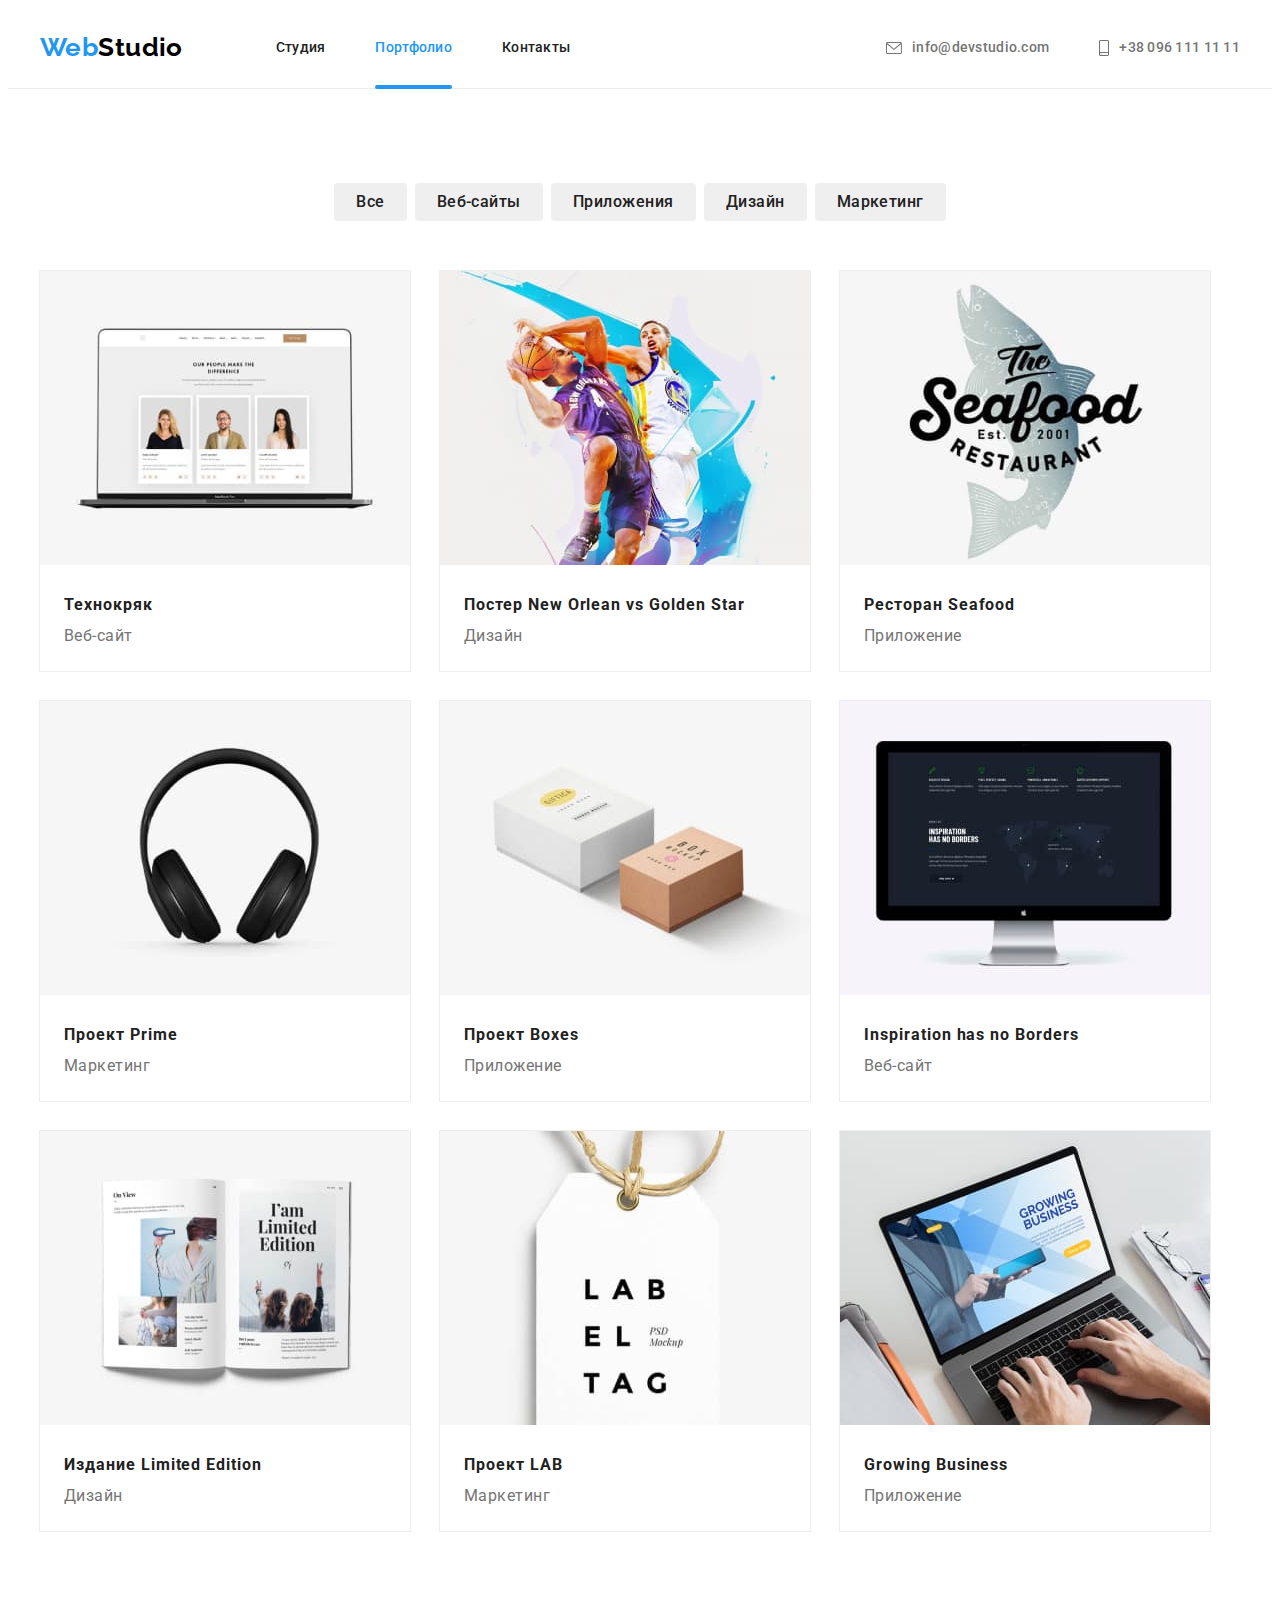
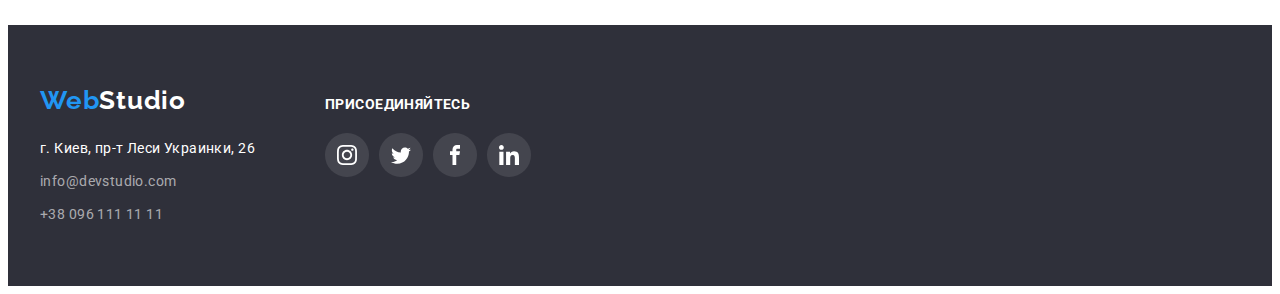
==== portfolio.html @ 2b1c8b87 "add files" ====
<!DOCTYPE html>
<html lang="ru">
<head>
    <meta charset="UTF-8">
    <meta http-equiv="X-UA-Compatible" content="IE=edge">
    <meta name="viewport" content="width=device-width, initial-scale=1.0">
    <title>Портфолио</title>
    <link href="https://fonts.googleapis.com/css2?family=Raleway:wght@700&family=Roboto:wght@400;500;700&display=swap" rel="stylesheet">
    <link rel="stylesheet" href="https://cdnjs.cloudflare.com/ajax/libs/modern-normalize/1.1.0/modern-normalize.min.css" integrity="sha512-wpPYUAdjBVSE4KJnH1VR1HeZfpl1ub8YT/NKx4PuQ5NmX2tKuGu6U/JRp5y+Y8XG2tV+wKQpNHVUX03MfMFn9Q==" crossorigin="anonymous" referrerpolicy="no-referrer" />
    <link rel="stylesheet" href="./css/styles.css">
</head>
<body>
    <!-- Шапка сайта -->
    <header class="main-nav">
        <div class="container main-menu">
            <nav>
                <a href="./index.html" class="logo">Web<span class="half-logo">Studio</span></a>

                <ul class="site-nav">
                    <li class="site-nav__item item"><a href="./index.html" class="site-nav__link list">Студия</a></li>
                    <li class="site-nav__item item"><a href="./portfolio.html" class="site-nav__link list current">Портфолио</a></li>
                    <li class="site-nav__item item"><a href="" class="site-nav__link list">Контакты</a></li>
                </ul>
            </nav>

            <ul class="contact-nav">
                <li class="item email contact-item"><a href="mailto:info@devstudio.com" class="contact-mail list">
                    <svg class="mail-icon" width="16px" height="12px">
                        <use href="./images/icons.svg#icon-envelope"></use>
                      </svg>
                    info@devstudio.com</a></li>
                <li class="item contact-item"><a href="tel:380961111111" class="contact-phone list">
                    <svg class="phone-icon" width="10px" height="16px">
                        <use href="./images/icons.svg#icon-smartphone"></use>
                    </svg>
                    +38 096 111 11 11</a></li>
            </ul>
        </div>
    </header>

    <main>

        <section class="portfolio">
            <div class="container portfolio-block">
                <h1 class="visually-hidden">Портфолио</h1>

                <div class="filtres">
                    <ul>
                        <li class="item"><button type="button">Все</button></li>
                        <li class="item"><button type="button">Веб-сайты</button></li>
                        <li class="item"><button type="button">Приложения</button></li>
                        <li class="item"><button type="button">Дизайн</button></li>
                        <li class="item"><button type="button">Маркетинг</button></li>
                    </ul>         
                </div>

                <ul class="portfolio-set portfolio-list">
                        <li class="card-set-item"><a href="" class="portfolio-link link">
                          <div class="portfolio-overlay">
                            <div class="overlay-container">
                                <img src="./images/portfolio/portfolio-1.jpg" alt="Веб-сайт Технокряк" width="370">
                                <p class="portfolio-top-text">
                                  Ресурс предлагает комплексные предложения с разным уровнем функционала и
                                  сервисов. Все это позволит посетителю получить исчерпывающие сведения о компании
                                  или частном лице.
                                </p>
                            </div>
                              <div class="portfolio-description">
                                  <h2>Технокряк</h2>
                                  <p class="portfolio-title">Веб-сайт</p>
                              </div>
                          </div>
                        </a></li>

                        <li class="card-set-item portfolio-shadow"><a href="" class="portfolio-link link">
                          <div class="overlay-container">
                            <img src="./images/portfolio/portfolio-2.jpg" alt="Дизайн постера" width="370">
                            <p class="portfolio-top-text">
                              Ресурс предлагает комплексные предложения с разным уровнем функционала и
                              сервисов. Все это позволит посетителю получить исчерпывающие сведения о компании
                              или частном лице.
                            </p>
                          </div>
                            <div class="portfolio-description">
                                <h2>Постер New Orlean vs Golden Star</h2>
                                <p class="portfolio-title">Дизайн</p>
                            </div>
                        </a></li>

                        <li class="card-set-item portfolio-shadow"><a href="" class="portfolio-link link">
                          <div class="overlay-container">
                            <img src="./images/portfolio/portfolio-3.jpg" alt="Приложение для ресторана" width="370">
                            <p class="portfolio-top-text">
                              Ресурс предлагает комплексные предложения с разным уровнем функционала и
                              сервисов. Все это позволит посетителю получить исчерпывающие сведения о компании
                              или частном лице.
                            </p>
                          </div>
                            <div class="portfolio-description">
                                <h2>Ресторан Seafood</h2>
                                <p class="portfolio-title">Приложение</p>
                            </div>
                        </a></li>

                        <li class="card-set-item portfolio-shadow"><a href="" class="portfolio-link link">
                          <div class="overlay-container">
                            <img src="./images/portfolio/portfolio-4.jpg" alt="Маркетинг проектов" width="370">
                            <p class="portfolio-top-text">
                              Ресурс предлагает комплексные предложения с разным уровнем функционала и
                              сервисов. Все это позволит посетителю получить исчерпывающие сведения о компании
                              или частном лице.
                            </p>
                          </div>
                            <div class="portfolio-description">
                                <h2>Проект Prime</h2>
                                <p class="portfolio-title">Маркетинг</p>
                            </div>
                        </a></li>
 
                        <li class="card-set-item portfolio-shadow"><a href="" class="portfolio-link link">
                          <div class="overlay-container">
                            <img src="./images/portfolio/portfolio-5.jpg" alt="Приложение к проектам" width="370">
                            <p class="portfolio-top-text">
                              Ресурс предлагает комплексные предложения с разным уровнем функционала и
                              сервисов. Все это позволит посетителю получить исчерпывающие сведения о компании
                              или частном лице.
                            </p>
                          </div>
                            <div class="portfolio-description">
                                <h2>Проект Boxes</h2>
                                <p class="portfolio-title">Приложение</p>
                            </div>
                        </a></li>

                        <li class="card-set-item portfolio-shadow"><a href="" class="portfolio-link link">
                          <div class="overlay-container">
                            <img src="./images/portfolio/portfolio-6.jpg" alt="Веб-сайт" width="370">
                            <p class="portfolio-top-text">
                              Ресурс предлагает комплексные предложения с разным уровнем функционала и
                              сервисов. Все это позволит посетителю получить исчерпывающие сведения о компании
                              или частном лице.
                            </p>
                          </div>
                            <div class="portfolio-description">
                                <h2>Inspiration has no Borders</h2>
                                <p class="portfolio-title">Веб-сайт</p>
                            </div>
                        </a></li>

                        <li class="card-set-item portfolio-shadow"><a href="" class="portfolio-link link">
                          <div class="overlay-container">
                            <img src="./images/portfolio/portfolio-7.jpg" alt="Дизайн изданий" width="370">
                            <p class="portfolio-top-text">
                              Ресурс предлагает комплексные предложения с разным уровнем функционала и
                              сервисов. Все это позволит посетителю получить исчерпывающие сведения о компании
                              или частном лице.
                            </p>
                          </div>
                            <div class="portfolio-description">
                                <h2>Издание Limited Edition</h2>
                                <p class="portfolio-title">Дизайн</p>
                            </div>
                        </a></li>

                        <li class="card-set-item portfolio-shadow"><a href="" class="portfolio-link link">
                          <div class="overlay-container">
                            <img src="./images/portfolio/portfolio-8.jpg" alt="Маркетинг проекту" width="370">
                            <p class="portfolio-top-text">
                              Ресурс предлагает комплексные предложения с разным уровнем функционала и
                              сервисов. Все это позволит посетителю получить исчерпывающие сведения о компании
                              или частном лице.
                            </p>
                          </div>
                            <div class="portfolio-description">
                                <h2>Проект LAB</h2>
                                <p class="portfolio-title">Маркетинг</p>
                            </div>
                        </a></li>

                        <li class="card-set-item portfolio-shadow"><a href="" class="portfolio-link link">
                          <div class="overlay-container">
                            <img src="./images/portfolio/portfolio-9.jpg" alt="Приложение для бизнеса" width="370">
                            <p class="portfolio-top-text">
                              Ресурс предлагает комплексные предложения с разным уровнем функционала и
                              сервисов. Все это позволит посетителю получить исчерпывающие сведения о компании
                              или частном лице.
                            </p>
                          </div>
                            <div class="portfolio-description">
                                <h2>Growing Business</h2>
                                <p class="portfolio-title">Приложение</p>
                            </div>
                        </a></li>
                    </ul>
            </div>
        </section>
    
    
    </main>

    <!-- Подвал сайту -->
    <footer class="footer">
        <div class="container footer-flex">
          <div>
            <a href="index.html" class="footer-logo link"><span class="footer-half-logo">Web</span>Studio</a>
            <address>
              <p class="footer-address">г. Киев, пр-т Леси Украинки, 26</p>
            </address>
            <ul class="footer-list">
              <li class="footer-item">
                <a href="mailto:info@devstudio.com" class="footer-post link">info@devstudio.com</a>
              </li>
              <li><a href="tel:+380961111111" class="footer-tel link">+38 096 111 11 11</a></li>
            </ul>
          </div>
          <div class="footer-soc">
            <h3 class="footer-soc-title">присоединяйтесь</h3>
            <ul class="footer-soc-list">
              <li class="footer-soc-item">
                <a href="" class="footer-soc-link link">
                  <svg class="footer-soc-icon" width="20" height="20">
                    <use href="./images/icons.svg#icon-instagram"></use>
                  </svg>
                </a>
              </li>
              <li class="footer-soc-item">
                <a href="" class="footer-soc-link link">
                  <svg class="footer-soc-icon" width="20" height="20">
                    <use href="./images/icons.svg#icon-twitter"></use>
                  </svg>
                </a>
              </li>
              <li class="footer-soc-item">
                <a href="" class="footer-soc-link link">
                  <svg class="footer-soc-icon" width="20" height="20">
                    <use href="./images/icons.svg#icon-facebook"></use>
                  </svg>
                </a>
              </li>
              <li class="footer-soc-item">
                <a href="" class="footer-soc-link link">
                  <svg class="footer-soc-icon" width="20" height="20">
                    <use href="./images/icons.svg#icon-linkedin"></use>
                  </svg>
                </a>
              </li>
            </ul>
          </div>
        </div>
      </footer>
</body>
</html>
---- css/styles.css ----
:root{
    --primary-text-color:#212121;
    --primary-bg-color:#FFFFFF;
    --accent-color:#2196F3;
    --secondary-text-color:#757575;
    --secondary-bg-color:#2F303A;

}

body{
    background:var(--primary-bg-color);
    color: var(--secondary-text-color);
    font-family: Roboto, sans-serif;
    letter-spacing: 0.03em;
    font-size: 14px;
}

a{
    text-decoration: none;
}

img{
    display: block;
    max-width: 100%;
    height: auto;
}

ul{
    list-style: none;
    margin: 0;
    padding: 0;
}

.visually-hidden { 
    position: absolute; 
    width: 1px; 
    height: 1px; 
    margin: -1px; 
    border: 0; 
    padding: 0; 
    white-space: nowrap; 
    clip-path: inset(100%); 
    clip: rect(0 0 0 0); 
    overflow: hidden; 
}

/* Основной контейнер */
.container{
    width: 1200px;
    padding-left: 15px;
    padding-right: 15px;
    margin-left: auto;
    margin-right: auto;
}

/* Section */
.section-title{
    margin-top:0;
    margin-bottom:50px;
    color: var(--primary-text-color);
    
    font-weight: 700;
    font-size: 36px;
    line-height: 1.17;
    text-align: center;
    letter-spacing: 0.03em;
}
/* Header */
header{
    border-bottom:1px solid #ECECEC;
        align-items: center;
        margin-top: 0;
    }
.main-menu{
    display: flex;
}
/* Logo */
.logo{
    display: block;
    margin-right: 93px;
    padding: 24px 0 25px 0;
    color: var(--accent-color);
    font-family: Raleway, normal;
    font-size: 26px;
    line-height: 1.19;
    font-weight: 700;
}

.half-logo{
    color: #000000;
}

/* Site nav */
nav{
    display: flex;
    align-items: center;
}

.main-nav{
    display: flex;
    align-items: center;
}

.email{
    margin-right: 50px;
}

.contact-mail,
.contact-phone {
  display: flex;
  align-items: center;
  padding: 32px 0;

  color: var(--secondary-text-color);
}

.contact-mail:hover,
.contact-phone:hover,
.contact-mail:focus,
.contact-phone:focus {
  color: var(--accent-color);
}

.mail-icon,
.phone-icon {
  margin-right: 10px;
  fill: currentColor;
}
.site-nav.current {
    color: var(--accent-color);
  }

.site-nav{
    display: flex;
    margin:0; 
}

.site-nav .item + .item {
	margin-left: 50px;
}

.site-nav .list{
    position: relative;
  
    transition-property: color;
    transition-duration: 250ms;
    transition-timing-function: cubic-bezier(0.4, 0, 0.2, 1);

    display: block;
    padding:32px 0;
    color: var(--primary-text-color);
    font-weight: 500;
    font-size: 14px;
    line-height: 1.14;
    letter-spacing: 0.02em;
}

.site-nav .list.current::after {
    position: absolute;
    bottom: -1px;
    left: 0;

    content: '';
    width: 100%;
    height: 4px;
    background-color: var(--accent-color);
    border-radius: 2px;
}

.site-nav .list:hover,
.site-nav .list:focus {
  color: var(--accent-color);
}

.contact-nav{
    display: flex;
    margin-left: auto;
}

.contact-nav .item:not(:last-child){
    margin-right: 50px;
}
.site-nav .list.current,
.contact-nav .list.current{
    color:var(--accent-color);
}

.contact-nav .list:hover,
.contact-nav .list:focus{
    color:var(--accent-color);
}

.contact-nav .list{
    display: flex;
    padding: 32px 0; 
    color: var(--secondary-text-color);
    font-weight: 500;
    font-size: 14px;
    line-height: 1.14;
    letter-spacing: 0.02em;
}
  
/* Hero */
.hero{
    padding: 200px 0;
    text-align: center;     
    background-color: var(--secondary-bg-color);
    background-image: linear-gradient(
        rgba(47, 48, 58, 0.4),
        rgba(47, 48, 58, 0.4)
         ), 
        url(../images/overlay.jpg);
    background-repeat: no-repeat;
    background-position: center;
    background-size: cover;
    letter-spacing: 0.06em;
}

.hero-title {
    padding:0;
    margin: 0 auto 30px auto;
    width: 696px;
    color: var(--primary-bg-color);
    font-weight: 900;
    font-size: 44px;
    line-height: 1.36;
    letter-spacing: 0.06em;
    text-transform: uppercase;
    text-align: center;
    margin-bottom: 30px;
}

/* Button */
.button{
    border-radius: 4px;
    min-width: 200px;
    padding: 10px 32px;
    background-color: var(--accent-color);
    cursor: pointer;
    margin: 0 auto;
    display: block;
    font-family: inherit;
    border: 1px solid transparent;
}
.hero-button{
    color:var(--primary-bg-color);
    text-align: center;
    font-weight: 700;
    font-size: 16px;
    line-height: 1.87;
    display: flex;
    align-items: center;
    text-align: center;
    letter-spacing: 0.06em;
}

.hero-button:hover,
.hero-button:focus{
    background-color:#188CE8;
}

.modal-button:hover,
.modal-button:focus{
    background-color:#188CE8;
}

.modal-button{
    border-radius: 4px;
    min-width: 200px;
    color:var(--primary-bg-color);
    font-weight: 700;
    font-size: 16px;
    line-height: 1.87;

    display: flex;
    align-items: center;
    text-align: center;
    letter-spacing: 0.06em;

    padding: 10px 55px 10px 56px;
    background-color: var(--accent-color);
    cursor: pointer;
    margin: 0 auto;
    display: block;
    font-family: inherit;
    border: 1px solid transparent;

box-shadow: 0px 4px 4px rgba(0, 0, 0, 0.15);
border-radius: 4px;
  
/* width: 89px;
height: 30px; */
}

.footer-button{
    display: flex;
  align-items: center;
  justify-content: center;
  padding: 0;
    width: 200px;
    height: 50px;
    background: #2196F3;
    box-shadow: 0px 4px 4px rgba(0, 0, 0, 0.15);
    border-radius: 4px;
    cursor: pointer;
    margin-left: 12px;
    color: white;

    font-size: 14px;
    line-height: 1.72;
    letter-spacing: 0.03em;
    font:inherit;
  
}

.send-icon {
    margin-left: 10px;
  }

/* Feature */
.feature{
    padding: 94px 0;
}
.feature-list{
    display: flex;
    margin: 0;
    padding:0;
}

.feature-list .item{
    width: 270px;
    
}
.feature-list .item+ .item {
margin-left: 30px;
}

.feature-list .title{
    margin-top:0;
    margin-bottom: 10px;

    color: var(--primary-text-color);
    font-weight: 700;
    font-size: 14px;
    line-height: 1.14;
    letter-spacing: 0.03em;
    text-transform: uppercase;
}

.feature-list p{
    margin-top:0;

    font-size: 14px;
    line-height: 1.71;
    letter-spacing: 0.03em;
    color: var(--secondary-text-color);
}

.svg-container {
    display: flex;
    justify-content: center;
    align-items: center;
  
    margin-bottom: 30px;
    height: 120px;
  
    background-color: #f5f4fa;
    border-radius: 4px;
    
  }
/* Чем занимашся */
.profession{
    padding-bottom: 94px;
}
.profession ul{
    display:flex;
    flex-wrap: wrap;
}

.profession-list .item:not(:last-child){
    margin-right: 30px;
}

 
.work-tab {
    position: relative;
}

.work-top-text {
    position: absolute;
    bottom: 0;
    left: 0;

    display: flex;
    align-items: center;
    justify-content: center;

    width: 100%;
    height: 70px;

    margin: 0;
    padding: 0;
    font-weight: 700;
    font-size: 14px;
    line-height: 1.14;
    letter-spacing: 0.03em;
    text-transform: uppercase;

    background-color: rgba(47, 48, 58, 0.8);
    color: var(--primary-bg-color);
}

/* Our team */
.team{
    padding: 94px 0;
    background-color: #F5F4FA;
}
.team .container {
    flex-direction: column;
}

.team ul{
    display:flex;
}

.team-card{
    background: var(--primary-bg-color);
    width: 270px;
        overflow: hidden;

}
.team-list .team-card:not(:last-child){
    margin-right: 30px;
}

.team-container{
    padding: 30px 0;
}
.team-card{
    box-shadow: 0px 1px 3px rgba(0, 0, 0, 0.12), 0px 1px 1px rgba(0, 0, 0, 0.14), 0px 2px 1px rgba(0, 0, 0, 0.2);
    border-radius: 0px 0px 4px 4px;
}

.team-card h3{
    padding: 0;
    margin: 0  0 10px 0;
    font-weight: 500;
    font-size: 16px;
    line-height: 1.18;
    text-align: center;
    letter-spacing: 0.03em;
    color: var(--primary-text-color);
}

.team-card p{
    margin: 0;
    padding: 0;
    font-size: 16px;
    line-height: 1.18;
    text-align: center;
    letter-spacing: 0.03em;
    color: var(--secondary-text-color);
}
.team-soc-list{
    display:flex;
    margin-top: 16px;
    justify-content: center;
}

.team-soc-link{
    transition-property: color, background-color;
    transition-duration: 250ms;
    transition-timing-function: cubic-bezier(0.4, 0, 0.2, 1);

    display:flex;
    align-items: center;
    justify-content: center;
    width: 100%;
    height: 100%;
    border-radius: 50%;
}

.team-soc-item{
    width: 44px;
    height: 44px;
    margin-left: 10px;
}

.team-soc-icon{
    fill:#AFB1B8;
}

.team-soc-item:first-child{
    margin-left: 0;
}

.team-soc-link:hover, 
.team-soc-link:focus {
    background-color: var(--accent-color);
}

.team-soc-link:hover .team-soc-icon, 
.team-soc-link:focus .team-soc-icon{
    fill:var(--primary-bg-color);
}


/* CLIENTS */
.clients {
    padding: 94px 0;
    background: var(--primary-bg-color);
  }

.clients-list {
  display: flex;
  flex-wrap: wrap;
  justify-content: space-between;

}

.clients-link {
transition-property: color, background-color;
transition-duration: 250ms;
transition-timing-function: cubic-bezier(0.4, 0, 0.2, 1);

  display: flex;
  width: 170px;
  height: 92px;
  padding-top: 16px;
  padding-bottom: 16px;
  justify-content: center;
  border: 1px solid #AFB1B8;
  border-radius: 4px;
  color: #AFB1B8;
}

.clients-icon {
  fill: currentColor;

}

.clients-link:hover,
.clients-link:focus {
  border: 1px solid var(--accent-color);
  color: var(--accent-color);
  outline: none;
}

/* Footer */
.footer {
    padding-top: 60px;
    padding-bottom: 60px;
    background-color: var(--secondary-bg-color) 
  }
  
  .footer-flex {
    display: flex;
    align-items: baseline;
  }
  .footer-half-logo{
    color: var(--accent-color);
  }

  .footer-logo {
    display: inline-block;
    margin-bottom: 20px;
  
    font-family: 'Raleway';
    font-weight: 700;
    font-size: 26px;
    line-height: 1.2;
    letter-spacing: 0.03em;
  
    color: var(--primary-bg-color);
  }
  
  address {
    font-style: normal;
    margin: 0;
  }
  
  .footer-address {
    margin:0 0 9px 0;
    font-size: 14px;
    line-height: 1.72;
    letter-spacing: 0.03em;
  
    color: var(--primary-bg-color);
  }
  
  .footer-post,
  .footer-tel {
    font-size: 14px;
    line-height: 1.72;
    letter-spacing: 0.03em;
  
    color: rgba(255, 255, 255, 0.6);
  }
  
  .footer-post:hover,
  .footer-post:focus {
    color: var(--accent-color);
  }
  
  .footer-tel:hover,
  .footer-tel:focus {
    color: var(--accent-color);
  }
  
  .footer-soc {
    margin-left: 70px;
  }
  
  .footer-soc-list {
    display: flex;
  }
  
  .footer-item:not(:last-child) {
    margin-bottom: 9px;
  }
  
  .footer-soc-title,
  .footer-mailing-title {
    margin-bottom: 20px;
    margin-top: 0;
  
    font-size: 14px;
    line-height: 1.14;
    letter-spacing: 0.03em;
    text-transform: uppercase;
  
    color: var(--primary-bg-color);
  }
  
  .footer-soc-item {
    width: 44px;
    height: 44px;
    margin-left: 10px;
  }
  
  .footer-soc-item:first-child {
    margin-left: 0;
  }
  
  .footer-soc-link {
    transition-property: color, background-color;
    transition-duration: 250ms;
    transition-timing-function: cubic-bezier(0.4, 0, 0.2, 1);
    
    display: flex;
    align-items: center;
    justify-content: center;
  
    width: 100%;
    height: 100%;
  
    border-radius: 50%;
    color: var(--primary-bg-color);
    background-image: radial-gradient(rgba(255, 255, 255, 0.1), rgba(255, 255, 255, 0.1));
  }
  
  .footer-soc-icon {
    fill: currentColor;
  }
  
  .footer-soc-link:hover,
  .footer-soc-link:focus {
    background-color: var(--accent-color);
    color: var(--primary-bg-color);
  }
.form-mailing{
    display: flex;
    align-items: flex-end;
}
.footer-mail-icon{
    fill: currentColor;
    padding-left: 10px;
    align-items: center;
    justify-content: center;
}

.footer-mail{
    width: 358px;
    height: 50px;
    border: 1px solid rgba(255, 255, 255, 0.3);
    filter: drop-shadow(0px 4px 4px rgba(0, 0, 0, 0.15));
    border-radius: 4px;
    background-color: transparent;
    /* padding-left: 16px; */
    padding: 15px 16px;
    font-weight: 400;
    font-size: 16px;
    line-height: 1.25;
    display: flex;
    align-items: center;
    letter-spacing: 0.03em;
    filter: drop-shadow(var((0px 4px 4px rgba(0, 0, 0, 0.15))));

color: rgba(255, 255, 255, 0.6);
}
.footer-mailing{
    margin-left: 93px;
}
/* Backdrop */
.backdrop {
    position: fixed;
    top: 0;
    left: 0;
    width: 100%;
    height: 100%;
    background-color: rgba(0, 0, 0, 0.2);

    opacity: 1;
    transition: opacity 250ms cubic-bezier(0.4, 0, 0.2, 1);
}

.backdrop.is-hidden {
    opacity: 0;
    pointer-events: none;
}

.backdrop.is-hidden .modal {
    transform: translate(-50%, -50%) scale(0.5);
}

.modal {
    position: absolute;
    top: 50%;
    left: 50%;
    transform: scale(1) translate(-50%, -50%);

    width: 528px;
    height: 581px;
    background-color: #ffffff;
    box-shadow: 0px 1px 3px rgba(0, 0, 0, 0.12), 0px 1px 1px rgba(0, 0, 0, 0.14),
        0px 2px 1px rgba(0, 0, 0, 0.2);
    border-radius: 4px;

    transition: 250ms cubic-bezier(0.4, 0, 0.2, 1);
    padding: 40px 39px 40px 41px;
}

.modal-title{
    font-size: 20px;
    line-height: 1.04;
    font-weight: 700;
    color: var(--primary-text-color);
    margin: 0 0 12px 0;
}

.modal-input{
    width: 100%;
    height: 40px;
    border: 1px solid rgba(33, 33, 33, 0.2);
    border-radius: 4px;
    background-color: transparent;
    padding-left: 42px;
    font:inherit;
}

.close-button {
    position: absolute;
    top: 8px;
    right: 8px;

    display: flex;
    justify-content: center;
    align-items: center;
    width: 30px;
    height: 30px;

    cursor: pointer;
    background: #ffffff;
    border: 1px solid rgba(0, 0, 0, 0.1);
    border-radius: 50%;

    transition-property: fill;
    transition-duration: 250ms;
    transition-timing-function: cubic-bezier(0.4, 0, 0.2, 1);
  }
  
  .close-button:hover,
  .close-button:focus {
    fill:#2196F3;
  }

.form-icon{
    position: absolute;
    top: 50%;
    left: 15px;

    transform: translateY(-50%);

    display: inline-block;
    width: 18px;
    height: 18px;

}

.modal-input:focus{
    outline: 1px solid #2196F3;
    border-color:#2196F3;
}

.modal-input:hover + .form-icon{
	fill: #2196F3;
}

.modal-input:focus + .form-icon{
    fill: #2196F3;
}
.modal-text{
    width: 100%;
    height: 120px;
    padding-left: 16px;
    padding-top: 12px;


    border-radius: 4px;
    resize: none;
    margin-top: 4px;
    background-color: transparent;
    border: 1px solid rgba(33, 33, 33, 0.2);

}

.modal-text::placeholder {
    font-weight: 400;
    font-size: 14px;
    line-height: 1.14;
    letter-spacing: 0.01em;
    color: rgba(117, 117, 117, 0.5);
  }

.form-label{
   display: block;
   margin-bottom: 4px;

   font-weight: 400;
    font-size: 12px;
    line-height: 1.17;
letter-spacing: 0.01em;
color: #757575;
}
.input-wrap{
    position: relative;
}
.form-field{
    margin-bottom: 10px; 
} 

.check-text{
    font-weight: 400;
    font-size: 14px;
    line-height: 1.71;
    letter-spacing: 0.03em;
    color: #757575;
    display: flex;
    align-items: center;
}

.check-text a{
    color: #2196F3;
    text-decoration-line: underline;
}

/* .check-text::before{
    content: '';
    width: 20px;
    height: 20px;
    margin-right: 8px;;
    border: 1px solid rgba(33, 33, 33, 0.2);
} */
/* .input-check:checked + .check-text::after{
    background-color: red;
    background-image: url();
    background-repeat: no-repeat;
    background-position: center;
    border: none;
} */

.check-text span{
    margin-right: 8px;
    display: flex;
    align-items: center;
    justify-content: center;

}

.check-icon{

  border: 1px solid #212121;
  background-color: transparent;
  fill: transparent;
  
  transition: border 250ms cubic-bezier(0.4, 0, 0.2, 1);
} 
.modal-check {
    display: flex;
    justify-content: center;
    margin-bottom: 30px;
    margin-top:20px;
  }
.input-check:checked + .check-text span{
    background-color: #2196F3;
    border: none;

}




.modal-input:focus,
.modal-input:hover,
.modal-text:focus,
.modal-text:hover {
  border: 1px solid #2196F3;
  outline: transparent;
}

.input-check:checked + .check-text .check-icon{
    fill: white;
    border: 1px solid #2196F3;
}
.input-check:hover + .check-text .check-icon{
    fill: white;
    border: 1px solid #2196F3;
}
/* .checkbox:checked + .form-label::after{
    background-color: green;
} */

/* .form-field:focus-within >.form-icon{
    background-color: #2196F3;;
} */

/* Portfolio */
/* Filtres */
.filtres ul{
    display: flex;
    justify-content: center;
    margin: 0 auto 50px;
}

.filtres .item:not(:last-child){
    margin-right: 8px;
}

.filtres button{
    transition-property: color, background-color;
    transition-duration: 250ms;
    transition-timing-function: cubic-bezier(0.4, 0, 0.2, 1);

    padding: 6px 22px;
    border-radius: 4px;
    font-weight: 500;
    font-size: 16px;
    line-height: 1.62;
    text-align: center;
    letter-spacing: 0.03em;
    color: var(--primary-text-color);
    font-family: inherit;
    border-style: none;
    cursor: pointer;
}

.filtres button:hover,
.filtres button:focus{
    color:var(--primary-bg-color);
    background-color: var(--accent-color);
    box-shadow: 0px 1px 1px rgba(0, 0, 0, 0.12), 0px 4px 4px rgba(0, 0, 0, 0.06),
    1px 4px 6px rgba(0, 0, 0, 0.16);
}

/* Portfolio card */
.portfolio{
    padding: 94px 0;
}
.portfolio-list{
    display: flex;
    flex-wrap: wrap;
}

.card-set-item{
    background: var(--primary-bg-color);
    margin-right: 30px;
    margin-bottom: 30px;
    outline: 1px solid #EEEEEE;
}

.card-set-item:nth-child(3n){
    margin-right: 0;
}

.card-set-item:nth-last-child(-n+3){
    margin-bottom: 0;
}
.portfolio-description{
    padding: 20px 24px;
}

.card-set-item h2{
    margin: 4px 0 0 0;
    padding: 0;
    font-weight: 700;
    font-size: 16px;
    line-height: 2;
    letter-spacing: 0.06em;
    color: var(--primary-text-color);
}

.portfolio-title{
    margin: 0 0 0 0;
    font-size: 16px;
    line-height: 1.87;
    letter-spacing: 0.03em;
    color: var(--secondary-text-color);
}

.card-set-item:hover,
.card-set-item:focus {
  box-shadow: 0px 1px 1px rgba(0, 0, 0, 0.12), 0px 4px 4px rgba(0, 0, 0, 0.06),
    1px 4px 6px rgba(0, 0, 0, 0.16);
}

.portfolio-border {
    padding: 20px 24px;
  
    border: 1px solid #eeeeee;
    border-top: none;
  }
  
  .portfolio-link {
    display: block;
    transition-property: box-shadow;
    transition-duration: 250ms;
    transition-timing-function: cubic-bezier(0.4, 0, 0.2, 1);
  }
  
  .portfolio-link:hover,
  .portfolio-link:focus {
    box-shadow: 0px 1px 1px rgba(0, 0, 0, 0.12), 0px 4px 4px rgba(0, 0, 0, 0.06),
      1px 4px 6px rgba(0, 0, 0, 0.16);
  }
  
 
  .overlay-container {
    position: relative;
    overflow: hidden;
  }
  
  .portfolio-top-text {
    position: absolute;
    top: 0;
    left: 0;
  
    transform: translateY(100%);
    transition-property: transform;
    transition-duration: 250ms;
    transition-timing-function: cubic-bezier(0.4, 0, 0.2, 1);
  
    padding: 63px 24px;
    width: 100%;
    height: 100%;
    margin: 0 0 0 0;
      
    font-size: 18px;
    line-height: 1.56;
    letter-spacing: 0.03em;
  
    color: var(--primary-bg-color);
    background-color: rgba(33, 150, 243, 0.9);
  }
  
  .portfolio-link:hover .portfolio-top-text,
  .portfolio-link:focus .portfolio-top-text {
    transform: translateY(0);
  }
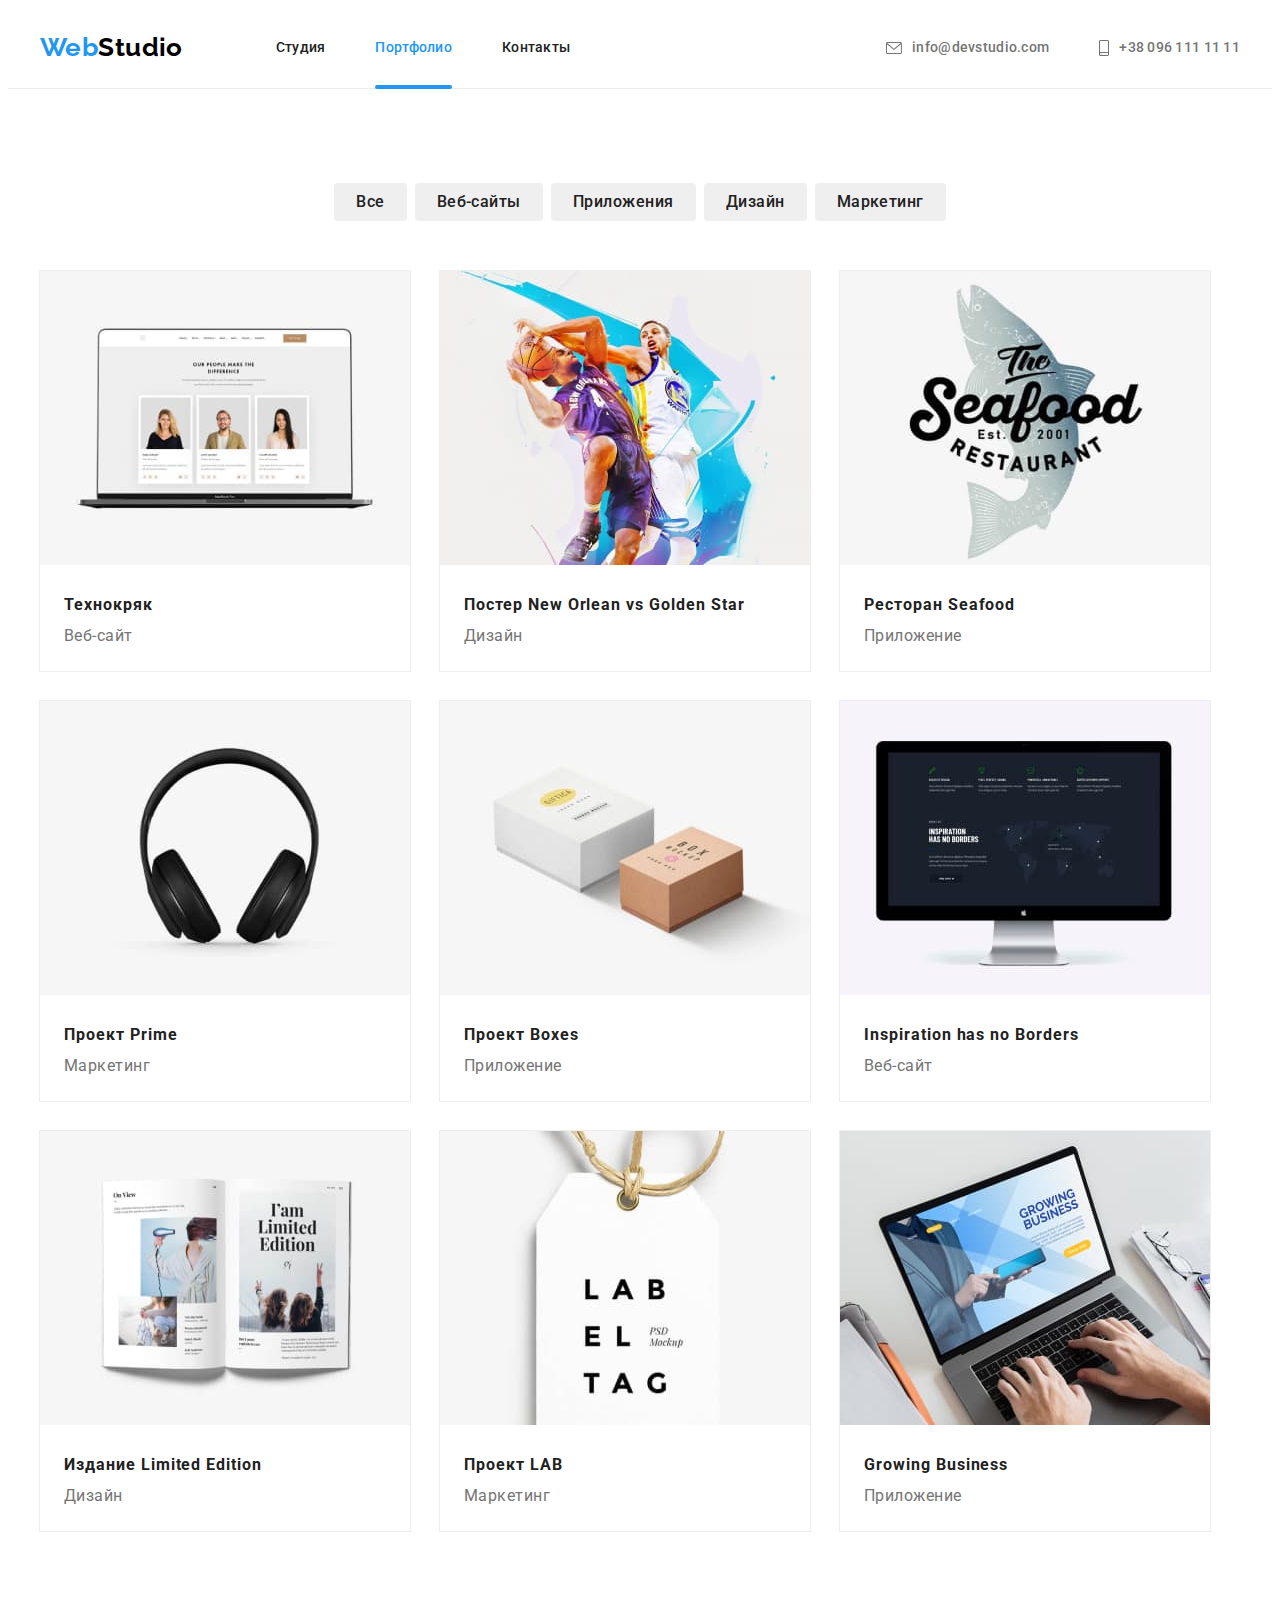
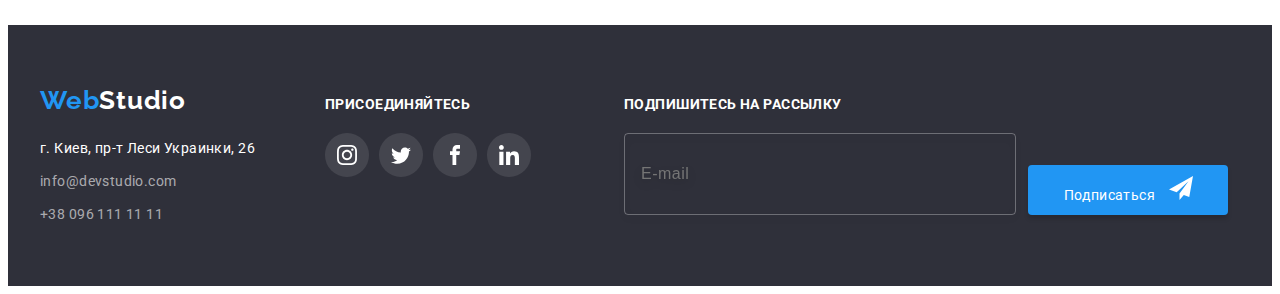
==== commit db1531e2: "bem & add new files scss" ====
--- a/portfolio.html
+++ b/portfolio.html
@@ -7,14 +7,14 @@
     <title>Портфолио</title>
     <link href="https://fonts.googleapis.com/css2?family=Raleway:wght@700&family=Roboto:wght@400;500;700&display=swap" rel="stylesheet">
     <link rel="stylesheet" href="https://cdnjs.cloudflare.com/ajax/libs/modern-normalize/1.1.0/modern-normalize.min.css" integrity="sha512-wpPYUAdjBVSE4KJnH1VR1HeZfpl1ub8YT/NKx4PuQ5NmX2tKuGu6U/JRp5y+Y8XG2tV+wKQpNHVUX03MfMFn9Q==" crossorigin="anonymous" referrerpolicy="no-referrer" />
-    <link rel="stylesheet" href="./css/styles.css">
+    <link rel="stylesheet" href="./css/main.min.css">
 </head>
 <body>
     <!-- Шапка сайта -->
-    <header class="main-nav">
+    <header class="header">
         <div class="container main-menu">
-            <nav>
-                <a href="./index.html" class="logo">Web<span class="half-logo">Studio</span></a>
+            <nav class="nav">
+                <a href="./index.html" class="logo nav__logo">Web<span class="half-logo">Studio</span></a>
 
                 <ul class="site-nav">
                     <li class="site-nav__item item"><a href="./index.html" class="site-nav__link list">Студия</a></li>
@@ -24,13 +24,13 @@
             </nav>
 
             <ul class="contact-nav">
-                <li class="item email contact-item"><a href="mailto:info@devstudio.com" class="contact-mail list">
-                    <svg class="mail-icon" width="16px" height="12px">
+                <li class="contact-nav__item item"><a href="mailto:info@devstudio.com" class="contact-nav__link list">
+                    <svg class="contact-nav__icon" width="16px" height="12px">
                         <use href="./images/icons.svg#icon-envelope"></use>
                       </svg>
                     info@devstudio.com</a></li>
                 <li class="item contact-item"><a href="tel:380961111111" class="contact-phone list">
-                    <svg class="phone-icon" width="10px" height="16px">
+                    <svg class="contact-nav__icon" width="10px" height="16px">
                         <use href="./images/icons.svg#icon-smartphone"></use>
                     </svg>
                     +38 096 111 11 11</a></li>
@@ -200,53 +200,71 @@
 
     <!-- Подвал сайту -->
     <footer class="footer">
-        <div class="container footer-flex">
-          <div>
-            <a href="index.html" class="footer-logo link"><span class="footer-half-logo">Web</span>Studio</a>
-            <address>
-              <p class="footer-address">г. Киев, пр-т Леси Украинки, 26</p>
-            </address>
-            <ul class="footer-list">
-              <li class="footer-item">
-                <a href="mailto:info@devstudio.com" class="footer-post link">info@devstudio.com</a>
-              </li>
-              <li><a href="tel:+380961111111" class="footer-tel link">+38 096 111 11 11</a></li>
-            </ul>
-          </div>
-          <div class="footer-soc">
-            <h3 class="footer-soc-title">присоединяйтесь</h3>
-            <ul class="footer-soc-list">
-              <li class="footer-soc-item">
-                <a href="" class="footer-soc-link link">
-                  <svg class="footer-soc-icon" width="20" height="20">
-                    <use href="./images/icons.svg#icon-instagram"></use>
-                  </svg>
-                </a>
-              </li>
-              <li class="footer-soc-item">
-                <a href="" class="footer-soc-link link">
-                  <svg class="footer-soc-icon" width="20" height="20">
-                    <use href="./images/icons.svg#icon-twitter"></use>
-                  </svg>
-                </a>
-              </li>
-              <li class="footer-soc-item">
-                <a href="" class="footer-soc-link link">
-                  <svg class="footer-soc-icon" width="20" height="20">
-                    <use href="./images/icons.svg#icon-facebook"></use>
-                  </svg>
-                </a>
-              </li>
-              <li class="footer-soc-item">
-                <a href="" class="footer-soc-link link">
-                  <svg class="footer-soc-icon" width="20" height="20">
-                    <use href="./images/icons.svg#icon-linkedin"></use>
-                  </svg>
-                </a>
-              </li>
-            </ul>
-          </div>
-        </div>
-      </footer>
+      <div class="container footer-flex">
+
+        <div>
+          <a href="index.html" class="footer-logo link"><span class="footer-half-logo">Web</span>Studio</a>
+          <address>
+            <p class="footer-address">г. Киев, пр-т Леси Украинки, 26</p>
+          </address>
+          <ul class="footer-list">
+            <li class="footer-item">
+              <a href="mailto:info@devstudio.com" class="footer-post link">info@devstudio.com</a>
+            </li>
+            <li><a href="tel:+380961111111" class="footer-tel link">+38 096 111 11 11</a></li>
+          </ul>
+        </div>
+
+        <div class="footer-soc">
+          <h3 class="footer-soc-title">присоединяйтесь</h3>
+          <ul class="footer-soc-list">
+            <li class="footer-soc-item">
+              <a href="" class="footer-soc-link link">
+                <svg class="footer-soc-icon" width="20" height="20">
+                  <use href="./images/icons.svg#icon-instagram"></use>
+                </svg>
+              </a>
+            </li>
+            <li class="footer-soc-item">
+              <a href="" class="footer-soc-link link">
+                <svg class="footer-soc-icon" width="20" height="20">
+                  <use href="./images/icons.svg#icon-twitter"></use>
+                </svg>
+              </a>
+            </li>
+            <li class="footer-soc-item">
+              <a href="" class="footer-soc-link link">
+                <svg class="footer-soc-icon" width="20" height="20">
+                  <use href="./images/icons.svg#icon-facebook"></use>
+                </svg>
+              </a>
+            </li>
+            <li class="footer-soc-item">
+              <a href="" class="footer-soc-link link">
+                <svg class="footer-soc-icon" width="20" height="20">
+                  <use href="./images/icons.svg#icon-linkedin"></use>
+                </svg>
+              </a>
+            </li>
+          </ul>
+        </div>
+
+        <div class="footer-mailing">
+          <h3 class="footer-mailing-title">Подпишитесь на рассылку</h3>
+          <form class="form-mailing">
+            <input type="email" 
+            placeholder="E-mail" 
+            name="footer-mail" 
+            class="footer-mail">
+            <button type="submit" class="button footer-button">Подписаться
+              <svg class="send-icon" width="24" height="24">
+                <use href="./images/icons.svg#icon-send-telegram"></use>
+              </svg>
+            </button>
+          </form>
+        </div>
+
+      </div>
+    </footer>
 </body>
 </html>--- a/css/main.min.css
+++ b/css/main.min.css
@@ -0,0 +1 @@
+:root{--primary-text-color:#212121;--primary-bg-color:#FFFFFF;--accent-color:#2196F3;--secondary-text-color:#757575;--secondary-bg-color:#2F303A;--primary-cubic-function: 250ms cubic-bezier(0.4, 0, 0.2, 1);--hero-button-hover-color: #188ce8;--svg-links-color: #afb1b8;--team-background-color: #f5f4fa;--header-border-color: #ececec;--projects-border-color: #eeeeee}body{background:var(--primary-bg-color);color:var(--secondary-text-color);font-family:Roboto,sans-serif;letter-spacing:.03em;font-size:14px}a{text-decoration:none}img{display:block;max-width:100%;height:auto}ul{list-style:none;margin:0;padding:0}.visually-hidden{position:absolute;width:1px;height:1px;margin:-1px;border:0;padding:0;white-space:nowrap;clip-path:inset(100%);clip:rect(0 0 0 0);overflow:hidden}.footer-button,.footer-mail,.footer-soc-link,.team-soc-link,.work-top-text,.svg-container,.contact-nav__link,.header,.nav,.modal-button,.hero__button,.check-text span,.check-text,.close-button{display:flex;align-items:center}.container{width:1200px;padding-left:15px;padding-right:15px;margin-left:auto;margin-right:auto}.backdrop{position:fixed;top:0;left:0;width:100%;height:100%;background-color:rgba(0,0,0,.2);opacity:1;transition:opacity var(--primary-cubic-function)}.backdrop.is-hidden{opacity:0;pointer-events:none}.backdrop.is-hidden .modal{transform:translate(-50%, -50%) scale(0.5)}.modal{position:absolute;top:50%;left:50%;transform:scale(1) translate(-50%, -50%);width:528px;height:581px;background-color:var(--primary-bg-color);box-shadow:0px 1px 3px rgba(0,0,0,.12),0px 1px 1px rgba(0,0,0,.14),0px 2px 1px rgba(0,0,0,.2);border-radius:4px;transition:var(--primary-cubic-function);padding:40px 39px 40px 41px}.modal-title{font-size:20px;line-height:1.04;font-weight:700;color:var(--primary-text-color);margin:0 0 12px 0}.modal-input{width:100%;height:40px;border:1px solid rgba(33,33,33,.2);border-radius:4px;background-color:rgba(0,0,0,0);padding-left:42px;font:inherit}.modal-input:focus,.modal-input:hover{border:1px solid var(--accent-color);outline:rgba(0,0,0,0)}.modal-text{width:100%;height:120px;padding-left:16px;padding-top:12px;border-radius:4px;resize:none;margin-top:4px;background-color:rgba(0,0,0,0);border:1px solid rgba(33,33,33,.2)}.modal-text::placeholder{font-weight:400;font-size:14px;line-height:1.14;letter-spacing:.01em;color:rgba(117,117,117,.5)}.modal-text:focus,.modal-text:hover{border:1px solid var(--accent-color);outline:rgba(0,0,0,0)}.close-button{position:absolute;top:8px;right:8px;justify-content:center;width:30px;height:30px;cursor:pointer;background:var(--primary-bg-color);border:1px solid rgba(0,0,0,.1);border-radius:50%;transition-property:fill;transition:var(--primary-cubic-function)}.close-button:hover,.close-button:focus{fill:var(--accent-color)}.form-icon{position:absolute;top:50%;left:15px;transform:translateY(-50%);display:inline-block;width:18px;height:18px}.modal-input:hover+.form-icon{fill:var(--accent-color)}.modal-input:focus+.form-icon{fill:var(--accent-color)}.form-label{display:block;margin-bottom:4px;font-weight:400;font-size:12px;line-height:1.17;letter-spacing:.01em;color:var(--secondary-text-color)}.input-wrap{position:relative}.form-field{margin-bottom:10px}.check-text{font-weight:400;font-size:14px;line-height:1.71;letter-spacing:.03em;color:var(--secondary-text-color)}.check-text a{color:var(--accent-color);text-decoration-line:underline}.check-text span{margin-right:8px;justify-content:center}.check-icon{border:1px solid var(--primary-text-color);background-color:rgba(0,0,0,0);fill:rgba(0,0,0,0);transition:border var(--primary-cubic-function)}.modal-check{display:flex;justify-content:center;margin-bottom:30px;margin-top:20px}.input-check:checked+.check-text span{background-color:var(--accent-color);border:none}.input-check:checked+.check-text .check-icon,.input-check:hover+.check-text .check-icon{fill:var(--primary-bg-color);border:1px solid var(--accent-color)}.button{border-radius:4px;min-width:200px;padding:10px 32px;background-color:var(--accent-color);cursor:pointer;margin:0 auto;display:block;font-family:inherit;border:1px solid rgba(0,0,0,0)}.hero__button{color:var(--primary-bg-color);text-align:center;font-weight:700;line-height:1.87;font-size:16px;letter-spacing:.06em}.hero__button:hover,.hero__button:focus{background-color:var(--hero-button-hover-color)}.modal-button{border-radius:4px;min-width:200px;color:var(--primary-bg-color);font-weight:700;line-height:1.87;font-size:16px;letter-spacing:.06em;text-align:center;padding:10px 55px 10px 56px;background-color:var(--accent-color);cursor:pointer;margin:0 auto;display:block;font-family:inherit;border:1px solid rgba(0,0,0,0);box-shadow:0px 4px 4px rgba(0,0,0,.15)}.modal-button:hover,.modal-button:focus{background-color:var(--hero-button-hover-color)}.section-title{margin-top:0;margin-bottom:50px;color:var(--primary-text-color);text-align:center;font-weight:700;line-height:1.17;font-size:36px;letter-spacing:.03em}.filtres ul{display:flex;justify-content:center;margin:0 auto 50px}.filtres .item:not(:last-child){margin-right:8px}.filtres button{transition-property:color,background-color;transition-duration:250ms;transition-timing-function:cubic-bezier(0.4, 0, 0.2, 1);padding:6px 22px;border-radius:4px;font-weight:500;font-size:16px;line-height:1.62;text-align:center;letter-spacing:.03em;color:var(--primary-text-color);font-family:inherit;border-style:none;cursor:pointer}.filtres button button:hover,.filtres button button:focus{color:var(--primary-bg-color);background-color:var(--accent-color);box-shadow:0px 1px 1px rgba(0,0,0,.12),0px 4px 4px rgba(0,0,0,.06),1px 4px 6px rgba(0,0,0,.16)}header{border-bottom:1px solid var(--header-border-color);align-items:center;margin-top:0}.main-menu{display:flex}.logo{display:block;margin-right:93px;padding:24px 0 25px 0;color:var(--accent-color);font-family:Raleway,normal;font-size:26px;line-height:1.19;font-weight:700}.half-logo{color:#000}.nav{display:flex}.contact-nav__item{margin-right:50px}.contact-nav__link{padding:32px 0;color:var(--secondary-text-color)}.contact-nav__link:hover,.contact-nav__link:focus{color:var(--accent-color)}.contact-nav__icon{margin-right:10px;fill:currentColor}.site-nav.current{color:var(--accent-color)}.site-nav{display:flex;margin:0}.site-nav .list{position:relative;transition-property:color;transition-duration:250ms;transition-timing-function:cubic-bezier(0.4, 0, 0.2, 1);display:block;padding:32px 0;color:var(--primary-text-color);font-weight:500;line-height:1.14;font-size:14px;letter-spacing:.02em}.site-nav .list:hover,.site-nav .list:focus{color:var(--accent-color)}.site-nav .item+.item{margin-left:50px}.site-nav .list.current::after{position:absolute;bottom:-1px;left:0;content:"";width:100%;height:4px;background-color:var(--accent-color);border-radius:2px}.contact-nav{display:flex;margin-left:auto}.contact-nav .list{display:flex;padding:32px 0;color:var(--secondary-text-color);font-weight:500;line-height:1.14;font-size:14px;letter-spacing:.02em}.contact-nav .item:not(:last-child){margin-right:50px}.site-nav .list.current,.contact-nav .list.current{color:var(--accent-color)}.contact-nav .list:hover,.contact-nav .list:focus{color:var(--accent-color)}.hero{padding:200px 0;text-align:center;background-color:var(--secondary-bg-color);background-image:linear-gradient(rgba(47, 48, 58, 0.4), rgba(47, 48, 58, 0.4)),url(../images/overlay.jpg);background-repeat:no-repeat;background-position:center;background-size:cover;letter-spacing:.06em}.hero__title{padding:0;margin:0 auto 30px auto;width:696px;color:var(--primary-bg-color);font-weight:900;line-height:1.36;font-size:44px;letter-spacing:.06em;text-transform:uppercase;text-align:center;margin-bottom:30px}.feature{padding:94px 0}.feature-list{display:flex;margin:0;padding:0}.feature-list .item{width:270px}.feature-list .title{margin-top:0;margin-bottom:10px;color:var(--primary-text-color);text-transform:uppercase;font-weight:700;line-height:1.14;font-size:14px;letter-spacing:.03em}.feature-list p{margin-top:0;font-size:14px;line-height:1.71;letter-spacing:.03em;color:var(--secondary-text-color)}.feature-list .item+.item{margin-left:30px}.svg-container{justify-content:center;margin-bottom:30px;height:120px;background-color:var(--team-background-color);border-radius:4px}.profession{padding-bottom:94px}.profession ul{display:flex;flex-wrap:wrap}.profession-list .item:not(:last-child){margin-right:30px}.work-tab{position:relative}.work-top-text{position:absolute;bottom:0;left:0;justify-content:center;width:100%;height:70px;margin:0;padding:0;font-weight:700;line-height:1.14;font-size:14px;letter-spacing:.03em;text-transform:uppercase;background-color:rgba(47,48,58,.8);color:var(--primary-bg-color)}.team{padding:94px 0;background-color:var(--team-background-color)}.team ul{display:flex}.team .container{flex-direction:column}.team-card{background:var(--primary-bg-color);width:270px;overflow:hidden;box-shadow:0px 1px 3px rgba(0,0,0,.12),0px 1px 1px rgba(0,0,0,.14),0px 2px 1px rgba(0,0,0,.2);border-radius:0px 0px 4px 4px}.team-card h3{padding:0;margin:0 0 10px 0;font-weight:500;line-height:1.18;font-size:16px;letter-spacing:.03em;text-align:center;color:var(--primary-text-color)}.team-card p{margin:0;padding:0;font-size:16px;line-height:1.18;text-align:center;letter-spacing:.03em;color:var(--secondary-text-color)}.team-list .team-card:not(:last-child){margin-right:30px}.team-container{padding:30px 0}.team-soc-list{display:flex;margin-top:16px;justify-content:center}.team-soc-link{transition-property:color,background-color;transition-duration:250ms;transition-timing-function:cubic-bezier(0.4, 0, 0.2, 1);justify-content:center;width:100%;height:100%;border-radius:50%}.team-soc-link:hover,.team-soc-link:focus{background-color:var(--accent-color)}.team-soc-item{width:44px;height:44px;margin-left:10px}.team-soc-item:first-child{margin-left:0}.team-soc-icon{fill:var(--svg-links-color)}.team-soc-link:hover .team-soc-icon,.team-soc-link:focus .team-soc-icon{fill:var(--primary-bg-color)}.clients{padding:94px 0;background:var(--primary-bg-color)}.clients-list{display:flex;flex-wrap:wrap;justify-content:space-between}.clients-link{transition-property:color,background-color;transition-duration:250ms;transition-timing-function:cubic-bezier(0.4, 0, 0.2, 1);display:flex;width:170px;height:92px;padding-top:16px;padding-bottom:16px;justify-content:center;border:1px solid var(--svg-links-color);border-radius:4px;color:var(--svg-links-color)}.clients-link:hover,.clients-link:focus{border:1px solid var(--accent-color);color:var(--accent-color);outline:none}.clients-icon{fill:currentColor}.footer{padding-top:60px;padding-bottom:60px;background-color:var(--secondary-bg-color)}.footer-flex{display:flex;align-items:baseline}.footer-half-logo{color:var(--accent-color)}.footer-logo{display:inline-block;margin-bottom:20px;font-family:"Raleway";font-weight:700;line-height:1.2;font-size:26px;letter-spacing:.03em;color:var(--primary-bg-color)}address{font-style:normal;margin:0}.footer-address{margin:0 0 9px 0;font-size:14px;line-height:1.72;letter-spacing:.03em;color:var(--primary-bg-color)}.footer-post,.footer-tel{font-size:14px;line-height:1.72;letter-spacing:.03em;color:rgba(255,255,255,.6)}.footer-post:hover,.footer-post:focus,.footer-tel:hover,.footer-tel:focus{color:var(--accent-color)}.footer-soc{margin-left:70px}.footer-soc-list{display:flex}.footer-item:not(:last-child){margin-bottom:9px}.footer-soc-title,.footer-mailing-title{margin-bottom:20px;margin-top:0;font-size:14px;line-height:1.14;letter-spacing:.03em;text-transform:uppercase;color:var(--primary-bg-color)}.footer-soc-item{width:44px;height:44px;margin-left:10px}.footer-soc-item:first-child{margin-left:0}.footer-soc-link{transition-property:color,background-color;transition-duration:250ms;transition-timing-function:cubic-bezier(0.4, 0, 0.2, 1);justify-content:center;width:100%;height:100%;border-radius:50%;color:var(--primary-bg-color);background-image:radial-gradient(rgba(255, 255, 255, 0.1), rgba(255, 255, 255, 0.1))}.footer-soc-link:hover,.footer-soc-link:focus{background-color:var(--accent-color);color:var(--primary-bg-color)}.footer-soc-icon{fill:currentColor}.form-mailing{display:flex;align-items:flex-end}.footer-mail-icon{fill:currentColor;padding-left:10px;align-items:center;justify-content:center}.footer-mail{width:358px;height:50px;border:1px solid rgba(255,255,255,.3);filter:drop-shadow(0px 4px 4px rgba(0, 0, 0, 0.15));border-radius:4px;background-color:rgba(0,0,0,0);padding:15px 16px;font-weight:400;line-height:1.25;font-size:16px;letter-spacing:.03em;color:rgba(255,255,255,.6)}.footer-mailing{margin-left:93px}.footer-button{justify-content:center;padding:0;width:200px;height:50px;background:var(--accent-color);box-shadow:0px 4px 4px rgba(0,0,0,.15);border-radius:4px;cursor:pointer;margin-left:12px;color:var(--primary-bg-color);font-size:14px;line-height:1.72;letter-spacing:.03em;font:inherit}.send-icon{margin-left:10px}.portfolio{padding:94px 0}.portfolio-list{display:flex;flex-wrap:wrap}.card-set-item{background:var(--primary-bg-color);margin-right:30px;margin-bottom:30px;outline:1px solid var(--projects-border-color)}.card-set-item h2{margin:4px 0 0 0;padding:0;color:var(--primary-text-color);font-weight:700;line-height:2;font-size:16px;letter-spacing:.06em}.card-set-item:nth-child(3n){margin-right:0}.card-set-item:nth-last-child(-n+3){margin-bottom:0}.card-set-item:hover,.card-set-item:focus{box-shadow:0px 1px 1px rgba(0,0,0,.12),0px 4px 4px rgba(0,0,0,.06),1px 4px 6px rgba(0,0,0,.16)}.portfolio-description{padding:20px 24px}.portfolio-title{margin:0 0 0 0;font-size:16px;line-height:1.87;letter-spacing:.03em;color:var(--secondary-text-color)}.portfolio-border{padding:20px 24px;border:1px solid #eee;border-top:none}.portfolio-link{display:block;transition-property:box-shadow;transition-duration:250ms;transition-timing-function:cubic-bezier(0.4, 0, 0.2, 1)}.portfolio-link:hover,.portfolio-link:focus{box-shadow:0px 1px 1px rgba(0,0,0,.12),0px 4px 4px rgba(0,0,0,.06),1px 4px 6px rgba(0,0,0,.16)}.overlay-container{position:relative;overflow:hidden}.portfolio-top-text{position:absolute;top:0;left:0;transform:translateY(100%);transition-property:transform;transition:var(--primary-cubic-function);padding:63px 24px;width:100%;height:100%;margin:0 0 0 0;font-size:18px;line-height:1.56;letter-spacing:.03em;color:var(--primary-bg-color);background-color:rgba(33,150,243,.9)}.portfolio-link:hover .portfolio-top-text,.portfolio-link:focus .portfolio-top-text{transform:translateY(0)}/*# sourceMappingURL=main.min.css.map */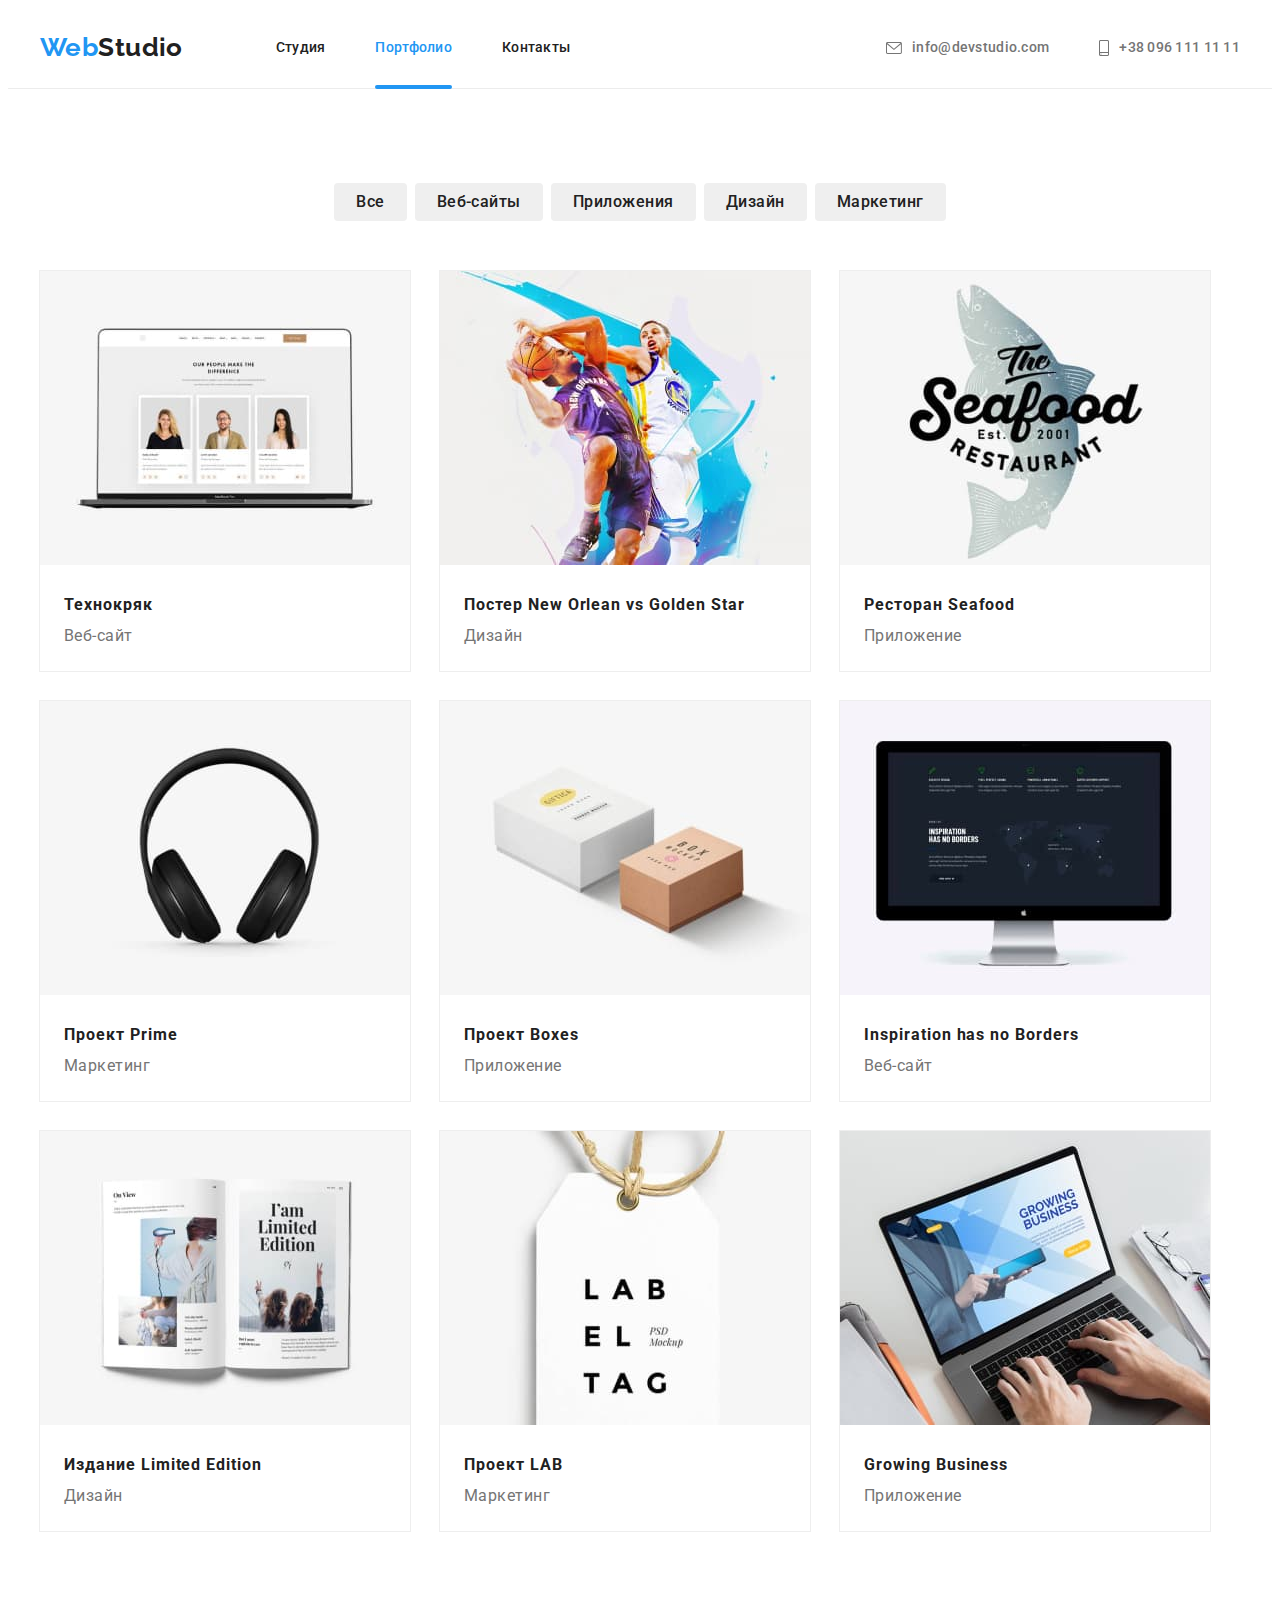
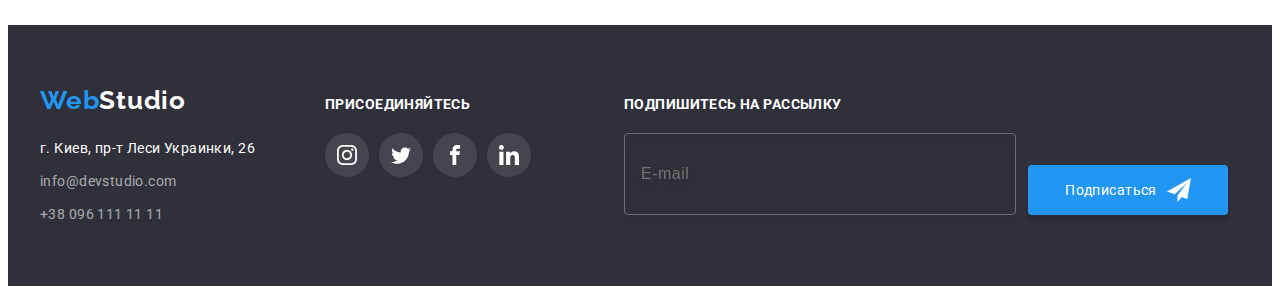
==== commit 37437443: "add bem v2" ====
--- a/portfolio.html
+++ b/portfolio.html
@@ -14,7 +14,7 @@
     <header class="header">
         <div class="container main-menu">
             <nav class="nav">
-                <a href="./index.html" class="logo nav__logo">Web<span class="half-logo">Studio</span></a>
+                <a href="./index.html" class="nav__logo">Web<span class="nav__logo--second-part">Studio</span></a>
 
                 <ul class="site-nav">
                     <li class="site-nav__item item"><a href="./index.html" class="site-nav__link list">Студия</a></li>
@@ -29,7 +29,7 @@
                         <use href="./images/icons.svg#icon-envelope"></use>
                       </svg>
                     info@devstudio.com</a></li>
-                <li class="item contact-item"><a href="tel:380961111111" class="contact-phone list">
+                <li class="contact-item item"><a href="tel:380961111111" class="contact-phone list">
                     <svg class="contact-nav__icon" width="10px" height="16px">
                         <use href="./images/icons.svg#icon-smartphone"></use>
                     </svg>
--- a/css/main.min.css
+++ b/css/main.min.css
@@ -1 +1 @@
-:root{--primary-text-color:#212121;--primary-bg-color:#FFFFFF;--accent-color:#2196F3;--secondary-text-color:#757575;--secondary-bg-color:#2F303A;--primary-cubic-function: 250ms cubic-bezier(0.4, 0, 0.2, 1);--hero-button-hover-color: #188ce8;--svg-links-color: #afb1b8;--team-background-color: #f5f4fa;--header-border-color: #ececec;--projects-border-color: #eeeeee}body{background:var(--primary-bg-color);color:var(--secondary-text-color);font-family:Roboto,sans-serif;letter-spacing:.03em;font-size:14px}a{text-decoration:none}img{display:block;max-width:100%;height:auto}ul{list-style:none;margin:0;padding:0}.visually-hidden{position:absolute;width:1px;height:1px;margin:-1px;border:0;padding:0;white-space:nowrap;clip-path:inset(100%);clip:rect(0 0 0 0);overflow:hidden}.footer-button,.footer-mail,.footer-soc-link,.team-soc-link,.work-top-text,.svg-container,.contact-nav__link,.header,.nav,.modal-button,.hero__button,.check-text span,.check-text,.close-button{display:flex;align-items:center}.container{width:1200px;padding-left:15px;padding-right:15px;margin-left:auto;margin-right:auto}.backdrop{position:fixed;top:0;left:0;width:100%;height:100%;background-color:rgba(0,0,0,.2);opacity:1;transition:opacity var(--primary-cubic-function)}.backdrop.is-hidden{opacity:0;pointer-events:none}.backdrop.is-hidden .modal{transform:translate(-50%, -50%) scale(0.5)}.modal{position:absolute;top:50%;left:50%;transform:scale(1) translate(-50%, -50%);width:528px;height:581px;background-color:var(--primary-bg-color);box-shadow:0px 1px 3px rgba(0,0,0,.12),0px 1px 1px rgba(0,0,0,.14),0px 2px 1px rgba(0,0,0,.2);border-radius:4px;transition:var(--primary-cubic-function);padding:40px 39px 40px 41px}.modal-title{font-size:20px;line-height:1.04;font-weight:700;color:var(--primary-text-color);margin:0 0 12px 0}.modal-input{width:100%;height:40px;border:1px solid rgba(33,33,33,.2);border-radius:4px;background-color:rgba(0,0,0,0);padding-left:42px;font:inherit}.modal-input:focus,.modal-input:hover{border:1px solid var(--accent-color);outline:rgba(0,0,0,0)}.modal-text{width:100%;height:120px;padding-left:16px;padding-top:12px;border-radius:4px;resize:none;margin-top:4px;background-color:rgba(0,0,0,0);border:1px solid rgba(33,33,33,.2)}.modal-text::placeholder{font-weight:400;font-size:14px;line-height:1.14;letter-spacing:.01em;color:rgba(117,117,117,.5)}.modal-text:focus,.modal-text:hover{border:1px solid var(--accent-color);outline:rgba(0,0,0,0)}.close-button{position:absolute;top:8px;right:8px;justify-content:center;width:30px;height:30px;cursor:pointer;background:var(--primary-bg-color);border:1px solid rgba(0,0,0,.1);border-radius:50%;transition-property:fill;transition:var(--primary-cubic-function)}.close-button:hover,.close-button:focus{fill:var(--accent-color)}.form-icon{position:absolute;top:50%;left:15px;transform:translateY(-50%);display:inline-block;width:18px;height:18px}.modal-input:hover+.form-icon{fill:var(--accent-color)}.modal-input:focus+.form-icon{fill:var(--accent-color)}.form-label{display:block;margin-bottom:4px;font-weight:400;font-size:12px;line-height:1.17;letter-spacing:.01em;color:var(--secondary-text-color)}.input-wrap{position:relative}.form-field{margin-bottom:10px}.check-text{font-weight:400;font-size:14px;line-height:1.71;letter-spacing:.03em;color:var(--secondary-text-color)}.check-text a{color:var(--accent-color);text-decoration-line:underline}.check-text span{margin-right:8px;justify-content:center}.check-icon{border:1px solid var(--primary-text-color);background-color:rgba(0,0,0,0);fill:rgba(0,0,0,0);transition:border var(--primary-cubic-function)}.modal-check{display:flex;justify-content:center;margin-bottom:30px;margin-top:20px}.input-check:checked+.check-text span{background-color:var(--accent-color);border:none}.input-check:checked+.check-text .check-icon,.input-check:hover+.check-text .check-icon{fill:var(--primary-bg-color);border:1px solid var(--accent-color)}.button{border-radius:4px;min-width:200px;padding:10px 32px;background-color:var(--accent-color);cursor:pointer;margin:0 auto;display:block;font-family:inherit;border:1px solid rgba(0,0,0,0)}.hero__button{color:var(--primary-bg-color);text-align:center;font-weight:700;line-height:1.87;font-size:16px;letter-spacing:.06em}.hero__button:hover,.hero__button:focus{background-color:var(--hero-button-hover-color)}.modal-button{border-radius:4px;min-width:200px;color:var(--primary-bg-color);font-weight:700;line-height:1.87;font-size:16px;letter-spacing:.06em;text-align:center;padding:10px 55px 10px 56px;background-color:var(--accent-color);cursor:pointer;margin:0 auto;display:block;font-family:inherit;border:1px solid rgba(0,0,0,0);box-shadow:0px 4px 4px rgba(0,0,0,.15)}.modal-button:hover,.modal-button:focus{background-color:var(--hero-button-hover-color)}.section-title{margin-top:0;margin-bottom:50px;color:var(--primary-text-color);text-align:center;font-weight:700;line-height:1.17;font-size:36px;letter-spacing:.03em}.filtres ul{display:flex;justify-content:center;margin:0 auto 50px}.filtres .item:not(:last-child){margin-right:8px}.filtres button{transition-property:color,background-color;transition-duration:250ms;transition-timing-function:cubic-bezier(0.4, 0, 0.2, 1);padding:6px 22px;border-radius:4px;font-weight:500;font-size:16px;line-height:1.62;text-align:center;letter-spacing:.03em;color:var(--primary-text-color);font-family:inherit;border-style:none;cursor:pointer}.filtres button button:hover,.filtres button button:focus{color:var(--primary-bg-color);background-color:var(--accent-color);box-shadow:0px 1px 1px rgba(0,0,0,.12),0px 4px 4px rgba(0,0,0,.06),1px 4px 6px rgba(0,0,0,.16)}header{border-bottom:1px solid var(--header-border-color);align-items:center;margin-top:0}.main-menu{display:flex}.logo{display:block;margin-right:93px;padding:24px 0 25px 0;color:var(--accent-color);font-family:Raleway,normal;font-size:26px;line-height:1.19;font-weight:700}.half-logo{color:#000}.nav{display:flex}.contact-nav__item{margin-right:50px}.contact-nav__link{padding:32px 0;color:var(--secondary-text-color)}.contact-nav__link:hover,.contact-nav__link:focus{color:var(--accent-color)}.contact-nav__icon{margin-right:10px;fill:currentColor}.site-nav.current{color:var(--accent-color)}.site-nav{display:flex;margin:0}.site-nav .list{position:relative;transition-property:color;transition-duration:250ms;transition-timing-function:cubic-bezier(0.4, 0, 0.2, 1);display:block;padding:32px 0;color:var(--primary-text-color);font-weight:500;line-height:1.14;font-size:14px;letter-spacing:.02em}.site-nav .list:hover,.site-nav .list:focus{color:var(--accent-color)}.site-nav .item+.item{margin-left:50px}.site-nav .list.current::after{position:absolute;bottom:-1px;left:0;content:"";width:100%;height:4px;background-color:var(--accent-color);border-radius:2px}.contact-nav{display:flex;margin-left:auto}.contact-nav .list{display:flex;padding:32px 0;color:var(--secondary-text-color);font-weight:500;line-height:1.14;font-size:14px;letter-spacing:.02em}.contact-nav .item:not(:last-child){margin-right:50px}.site-nav .list.current,.contact-nav .list.current{color:var(--accent-color)}.contact-nav .list:hover,.contact-nav .list:focus{color:var(--accent-color)}.hero{padding:200px 0;text-align:center;background-color:var(--secondary-bg-color);background-image:linear-gradient(rgba(47, 48, 58, 0.4), rgba(47, 48, 58, 0.4)),url(../images/overlay.jpg);background-repeat:no-repeat;background-position:center;background-size:cover;letter-spacing:.06em}.hero__title{padding:0;margin:0 auto 30px auto;width:696px;color:var(--primary-bg-color);font-weight:900;line-height:1.36;font-size:44px;letter-spacing:.06em;text-transform:uppercase;text-align:center;margin-bottom:30px}.feature{padding:94px 0}.feature-list{display:flex;margin:0;padding:0}.feature-list .item{width:270px}.feature-list .title{margin-top:0;margin-bottom:10px;color:var(--primary-text-color);text-transform:uppercase;font-weight:700;line-height:1.14;font-size:14px;letter-spacing:.03em}.feature-list p{margin-top:0;font-size:14px;line-height:1.71;letter-spacing:.03em;color:var(--secondary-text-color)}.feature-list .item+.item{margin-left:30px}.svg-container{justify-content:center;margin-bottom:30px;height:120px;background-color:var(--team-background-color);border-radius:4px}.profession{padding-bottom:94px}.profession ul{display:flex;flex-wrap:wrap}.profession-list .item:not(:last-child){margin-right:30px}.work-tab{position:relative}.work-top-text{position:absolute;bottom:0;left:0;justify-content:center;width:100%;height:70px;margin:0;padding:0;font-weight:700;line-height:1.14;font-size:14px;letter-spacing:.03em;text-transform:uppercase;background-color:rgba(47,48,58,.8);color:var(--primary-bg-color)}.team{padding:94px 0;background-color:var(--team-background-color)}.team ul{display:flex}.team .container{flex-direction:column}.team-card{background:var(--primary-bg-color);width:270px;overflow:hidden;box-shadow:0px 1px 3px rgba(0,0,0,.12),0px 1px 1px rgba(0,0,0,.14),0px 2px 1px rgba(0,0,0,.2);border-radius:0px 0px 4px 4px}.team-card h3{padding:0;margin:0 0 10px 0;font-weight:500;line-height:1.18;font-size:16px;letter-spacing:.03em;text-align:center;color:var(--primary-text-color)}.team-card p{margin:0;padding:0;font-size:16px;line-height:1.18;text-align:center;letter-spacing:.03em;color:var(--secondary-text-color)}.team-list .team-card:not(:last-child){margin-right:30px}.team-container{padding:30px 0}.team-soc-list{display:flex;margin-top:16px;justify-content:center}.team-soc-link{transition-property:color,background-color;transition-duration:250ms;transition-timing-function:cubic-bezier(0.4, 0, 0.2, 1);justify-content:center;width:100%;height:100%;border-radius:50%}.team-soc-link:hover,.team-soc-link:focus{background-color:var(--accent-color)}.team-soc-item{width:44px;height:44px;margin-left:10px}.team-soc-item:first-child{margin-left:0}.team-soc-icon{fill:var(--svg-links-color)}.team-soc-link:hover .team-soc-icon,.team-soc-link:focus .team-soc-icon{fill:var(--primary-bg-color)}.clients{padding:94px 0;background:var(--primary-bg-color)}.clients-list{display:flex;flex-wrap:wrap;justify-content:space-between}.clients-link{transition-property:color,background-color;transition-duration:250ms;transition-timing-function:cubic-bezier(0.4, 0, 0.2, 1);display:flex;width:170px;height:92px;padding-top:16px;padding-bottom:16px;justify-content:center;border:1px solid var(--svg-links-color);border-radius:4px;color:var(--svg-links-color)}.clients-link:hover,.clients-link:focus{border:1px solid var(--accent-color);color:var(--accent-color);outline:none}.clients-icon{fill:currentColor}.footer{padding-top:60px;padding-bottom:60px;background-color:var(--secondary-bg-color)}.footer-flex{display:flex;align-items:baseline}.footer-half-logo{color:var(--accent-color)}.footer-logo{display:inline-block;margin-bottom:20px;font-family:"Raleway";font-weight:700;line-height:1.2;font-size:26px;letter-spacing:.03em;color:var(--primary-bg-color)}address{font-style:normal;margin:0}.footer-address{margin:0 0 9px 0;font-size:14px;line-height:1.72;letter-spacing:.03em;color:var(--primary-bg-color)}.footer-post,.footer-tel{font-size:14px;line-height:1.72;letter-spacing:.03em;color:rgba(255,255,255,.6)}.footer-post:hover,.footer-post:focus,.footer-tel:hover,.footer-tel:focus{color:var(--accent-color)}.footer-soc{margin-left:70px}.footer-soc-list{display:flex}.footer-item:not(:last-child){margin-bottom:9px}.footer-soc-title,.footer-mailing-title{margin-bottom:20px;margin-top:0;font-size:14px;line-height:1.14;letter-spacing:.03em;text-transform:uppercase;color:var(--primary-bg-color)}.footer-soc-item{width:44px;height:44px;margin-left:10px}.footer-soc-item:first-child{margin-left:0}.footer-soc-link{transition-property:color,background-color;transition-duration:250ms;transition-timing-function:cubic-bezier(0.4, 0, 0.2, 1);justify-content:center;width:100%;height:100%;border-radius:50%;color:var(--primary-bg-color);background-image:radial-gradient(rgba(255, 255, 255, 0.1), rgba(255, 255, 255, 0.1))}.footer-soc-link:hover,.footer-soc-link:focus{background-color:var(--accent-color);color:var(--primary-bg-color)}.footer-soc-icon{fill:currentColor}.form-mailing{display:flex;align-items:flex-end}.footer-mail-icon{fill:currentColor;padding-left:10px;align-items:center;justify-content:center}.footer-mail{width:358px;height:50px;border:1px solid rgba(255,255,255,.3);filter:drop-shadow(0px 4px 4px rgba(0, 0, 0, 0.15));border-radius:4px;background-color:rgba(0,0,0,0);padding:15px 16px;font-weight:400;line-height:1.25;font-size:16px;letter-spacing:.03em;color:rgba(255,255,255,.6)}.footer-mailing{margin-left:93px}.footer-button{justify-content:center;padding:0;width:200px;height:50px;background:var(--accent-color);box-shadow:0px 4px 4px rgba(0,0,0,.15);border-radius:4px;cursor:pointer;margin-left:12px;color:var(--primary-bg-color);font-size:14px;line-height:1.72;letter-spacing:.03em;font:inherit}.send-icon{margin-left:10px}.portfolio{padding:94px 0}.portfolio-list{display:flex;flex-wrap:wrap}.card-set-item{background:var(--primary-bg-color);margin-right:30px;margin-bottom:30px;outline:1px solid var(--projects-border-color)}.card-set-item h2{margin:4px 0 0 0;padding:0;color:var(--primary-text-color);font-weight:700;line-height:2;font-size:16px;letter-spacing:.06em}.card-set-item:nth-child(3n){margin-right:0}.card-set-item:nth-last-child(-n+3){margin-bottom:0}.card-set-item:hover,.card-set-item:focus{box-shadow:0px 1px 1px rgba(0,0,0,.12),0px 4px 4px rgba(0,0,0,.06),1px 4px 6px rgba(0,0,0,.16)}.portfolio-description{padding:20px 24px}.portfolio-title{margin:0 0 0 0;font-size:16px;line-height:1.87;letter-spacing:.03em;color:var(--secondary-text-color)}.portfolio-border{padding:20px 24px;border:1px solid #eee;border-top:none}.portfolio-link{display:block;transition-property:box-shadow;transition-duration:250ms;transition-timing-function:cubic-bezier(0.4, 0, 0.2, 1)}.portfolio-link:hover,.portfolio-link:focus{box-shadow:0px 1px 1px rgba(0,0,0,.12),0px 4px 4px rgba(0,0,0,.06),1px 4px 6px rgba(0,0,0,.16)}.overlay-container{position:relative;overflow:hidden}.portfolio-top-text{position:absolute;top:0;left:0;transform:translateY(100%);transition-property:transform;transition:var(--primary-cubic-function);padding:63px 24px;width:100%;height:100%;margin:0 0 0 0;font-size:18px;line-height:1.56;letter-spacing:.03em;color:var(--primary-bg-color);background-color:rgba(33,150,243,.9)}.portfolio-link:hover .portfolio-top-text,.portfolio-link:focus .portfolio-top-text{transform:translateY(0)}/*# sourceMappingURL=main.min.css.map */+:root{--primary-text-color:#212121;--primary-bg-color:#FFFFFF;--accent-color:#2196F3;--secondary-text-color:#757575;--secondary-bg-color:#2F303A;--primary-cubic-function: 250ms cubic-bezier(0.4, 0, 0.2, 1);--hero-button-hover-color: #188ce8;--svg-links-color: #afb1b8;--team-background-color: #f5f4fa;--header-border-color: #ececec;--projects-border-color: #eeeeee}body{background:var(--primary-bg-color);color:var(--secondary-text-color);font-family:Roboto,sans-serif;letter-spacing:.03em;font-size:14px}a{text-decoration:none}img{display:block;max-width:100%;height:auto}ul{list-style:none;margin:0;padding:0}.visually-hidden{position:absolute;width:1px;height:1px;margin:-1px;border:0;padding:0;white-space:nowrap;clip-path:inset(100%);clip:rect(0 0 0 0);overflow:hidden}.footer-button,.footer-mail,.footer-soc-link,.team-social__link,.profession__text,.svg-container,.contact-nav__link,.nav,header,.modal-button,.hero__button,.check-text span,.check-text,.close-button{display:flex;align-items:center}.container{width:1200px;padding-left:15px;padding-right:15px;margin-left:auto;margin-right:auto}.backdrop{position:fixed;top:0;left:0;width:100%;height:100%;background-color:rgba(0,0,0,.2);opacity:1;transition:opacity var(--primary-cubic-function)}.backdrop.is-hidden{opacity:0;pointer-events:none}.backdrop.is-hidden .modal{transform:translate(-50%, -50%) scale(0.5)}.modal{position:absolute;top:50%;left:50%;transform:scale(1) translate(-50%, -50%);width:528px;height:581px;background-color:var(--primary-bg-color);box-shadow:0px 1px 3px rgba(0,0,0,.12),0px 1px 1px rgba(0,0,0,.14),0px 2px 1px rgba(0,0,0,.2);border-radius:4px;transition:var(--primary-cubic-function);padding:40px 39px 40px 41px}.modal-title{font-size:20px;line-height:1.04;font-weight:700;color:var(--primary-text-color);margin:0 0 12px 0}.modal-input{width:100%;height:40px;border:1px solid rgba(33,33,33,.2);border-radius:4px;background-color:rgba(0,0,0,0);padding-left:42px;font:inherit}.modal-input:focus,.modal-input:hover{border:1px solid var(--accent-color);outline:rgba(0,0,0,0)}.modal-text{width:100%;height:120px;padding-left:16px;padding-top:12px;border-radius:4px;resize:none;margin-top:4px;background-color:rgba(0,0,0,0);border:1px solid rgba(33,33,33,.2)}.modal-text::placeholder{font-weight:400;font-size:14px;line-height:1.14;letter-spacing:.01em;color:rgba(117,117,117,.5)}.modal-text:focus,.modal-text:hover{border:1px solid var(--accent-color);outline:rgba(0,0,0,0)}.close-button{position:absolute;top:8px;right:8px;justify-content:center;width:30px;height:30px;cursor:pointer;background:var(--primary-bg-color);border:1px solid rgba(0,0,0,.1);border-radius:50%;transition-property:fill;transition:var(--primary-cubic-function)}.close-button:hover,.close-button:focus{fill:var(--accent-color)}.form-icon{position:absolute;top:50%;left:15px;transform:translateY(-50%);display:inline-block;width:18px;height:18px}.modal-input:hover+.form-icon{fill:var(--accent-color)}.modal-input:focus+.form-icon{fill:var(--accent-color)}.form-label{display:block;margin-bottom:4px;font-weight:400;font-size:12px;line-height:1.17;letter-spacing:.01em;color:var(--secondary-text-color)}.input-wrap{position:relative}.form-field{margin-bottom:10px}.check-text{font-weight:400;font-size:14px;line-height:1.71;letter-spacing:.03em;color:var(--secondary-text-color)}.check-text a{color:var(--accent-color);text-decoration-line:underline}.check-text span{margin-right:8px;justify-content:center}.check-icon{border:1px solid var(--primary-text-color);background-color:rgba(0,0,0,0);fill:rgba(0,0,0,0);transition:border var(--primary-cubic-function)}.modal-check{display:flex;justify-content:center;margin-bottom:30px;margin-top:20px}.input-check:checked+.check-text span{background-color:var(--accent-color);border:none}.input-check:checked+.check-text .check-icon,.input-check:hover+.check-text .check-icon{fill:var(--primary-bg-color);border:1px solid var(--accent-color)}.button{border-radius:4px;min-width:200px;padding:10px 32px;background-color:var(--accent-color);cursor:pointer;margin:0 auto;display:block;font-family:inherit;border:1px solid rgba(0,0,0,0)}.hero__button{color:var(--primary-bg-color);text-align:center;font-weight:700;line-height:1.87;font-size:16px;letter-spacing:.06em}.hero__button:hover,.hero__button:focus{background-color:var(--hero-button-hover-color)}.modal-button{border-radius:4px;min-width:200px;color:var(--primary-bg-color);font-weight:700;line-height:1.87;font-size:16px;letter-spacing:.06em;text-align:center;padding:10px 55px 10px 56px;background-color:var(--accent-color);cursor:pointer;margin:0 auto;display:block;font-family:inherit;border:1px solid rgba(0,0,0,0);box-shadow:0px 4px 4px rgba(0,0,0,.15)}.modal-button:hover,.modal-button:focus{background-color:var(--hero-button-hover-color)}.section-title{margin-top:0;margin-bottom:50px;color:var(--primary-text-color);text-align:center;font-weight:700;line-height:1.17;font-size:36px;letter-spacing:.03em}.filtres ul{display:flex;justify-content:center;margin:0 auto 50px}.filtres .item:not(:last-child){margin-right:8px}.filtres button{transition-property:color,background-color;transition-duration:250ms;transition-timing-function:cubic-bezier(0.4, 0, 0.2, 1);padding:6px 22px;border-radius:4px;font-weight:500;font-size:16px;line-height:1.62;text-align:center;letter-spacing:.03em;color:var(--primary-text-color);font-family:inherit;border-style:none;cursor:pointer}.filtres button button:hover,.filtres button button:focus{color:var(--primary-bg-color);background-color:var(--accent-color);box-shadow:0px 1px 1px rgba(0,0,0,.12),0px 4px 4px rgba(0,0,0,.06),1px 4px 6px rgba(0,0,0,.16)}header{border-bottom:1px solid var(--header-border-color);align-items:center;margin-top:0}header .container{display:flex}.nav{display:flex}.nav__logo{display:block;margin-right:93px;padding:24px 0 25px 0;color:var(--accent-color);font-family:Raleway,normal;font-size:26px;line-height:1.19;font-weight:700}.nav__logo--second-part{color:var(--primary-text-color)}.contact-nav__item{margin-right:50px}.contact-nav__link{padding:32px 0;color:var(--secondary-text-color)}.contact-nav__link:hover,.contact-nav__link:focus{color:var(--accent-color)}.contact-nav__icon{margin-right:10px;fill:currentColor}.site-nav.current{color:var(--accent-color)}.site-nav{display:flex;margin:0}.site-nav .list{position:relative;transition-property:color;transition-duration:250ms;transition-timing-function:cubic-bezier(0.4, 0, 0.2, 1);display:block;padding:32px 0;color:var(--primary-text-color);font-weight:500;line-height:1.14;font-size:14px;letter-spacing:.02em}.site-nav .list:hover,.site-nav .list:focus{color:var(--accent-color)}.site-nav .item+.item{margin-left:50px}.site-nav .list.current::after{position:absolute;bottom:-1px;left:0;content:"";width:100%;height:4px;background-color:var(--accent-color);border-radius:2px}.contact-nav{display:flex;margin-left:auto}.contact-nav .list{display:flex;padding:32px 0;color:var(--secondary-text-color);font-weight:500;line-height:1.14;font-size:14px;letter-spacing:.02em}.contact-nav .item:not(:last-child){margin-right:50px}.site-nav .list.current,.contact-nav .list.current{color:var(--accent-color)}.contact-nav .list:hover,.contact-nav .list:focus{color:var(--accent-color)}.hero{padding:200px 0;text-align:center;background-color:var(--secondary-bg-color);background-image:linear-gradient(rgba(47, 48, 58, 0.4), rgba(47, 48, 58, 0.4)),url(../images/overlay.jpg);background-repeat:no-repeat;background-position:center;background-size:cover;letter-spacing:.06em}.hero__title{padding:0;margin:0 auto 30px auto;width:696px;color:var(--primary-bg-color);font-weight:900;line-height:1.36;font-size:44px;letter-spacing:.06em;text-transform:uppercase;text-align:center;margin-bottom:30px}.feature{padding:94px 0}.feature__list{display:flex;margin:0;padding:0}.feature__list .feature__item{width:270px}.feature__list .feature__title{margin-top:0;margin-bottom:10px;color:var(--primary-text-color);text-transform:uppercase;font-weight:700;line-height:1.14;font-size:14px;letter-spacing:.03em}.feature__list .feature__paragraph{margin-top:0;font-size:14px;line-height:1.71;letter-spacing:.03em;color:var(--secondary-text-color)}.feature__list .feature__item+.feature__item{margin-left:30px}.svg-container{justify-content:center;margin-bottom:30px;height:120px;background-color:var(--team-background-color);border-radius:4px}.profession{padding-bottom:94px}.profession ul{display:flex;flex-wrap:wrap}.profession__list .profession__item:not(:last-child){margin-right:30px}.profession__item{position:relative}.profession__text{position:absolute;bottom:0;left:0;justify-content:center;width:100%;height:70px;margin:0;padding:0;font-weight:700;line-height:1.14;font-size:14px;letter-spacing:.03em;text-transform:uppercase;background-color:rgba(47,48,58,.8);color:var(--primary-bg-color)}.team{padding:94px 0;background-color:var(--team-background-color)}.team ul{display:flex}.team .team__container{flex-direction:column}.team__item{background:var(--primary-bg-color);width:270px;overflow:hidden;box-shadow:0px 1px 3px rgba(0,0,0,.12),0px 1px 1px rgba(0,0,0,.14),0px 2px 1px rgba(0,0,0,.2);border-radius:0px 0px 4px 4px}.team__item h3{padding:0;margin:0 0 10px 0;font-weight:500;line-height:1.18;font-size:16px;letter-spacing:.03em;text-align:center;color:var(--primary-text-color)}.team__item p{margin:0;padding:0;font-size:16px;line-height:1.18;text-align:center;letter-spacing:.03em;color:var(--secondary-text-color)}.team__list .team__item:not(:last-child){margin-right:30px}.team__container{padding:30px 0}.team-social__list{display:flex;margin-top:16px;justify-content:center}.team-social__link{transition-property:color,background-color;transition-duration:250ms;transition-timing-function:cubic-bezier(0.4, 0, 0.2, 1);justify-content:center;width:100%;height:100%;border-radius:50%}.team-social__link:hover,.team-social__link:focus{background-color:var(--accent-color)}.team-social__item{width:44px;height:44px;margin-left:10px}.team-social__item:first-child{margin-left:0}.team-social__icon{fill:var(--svg-links-color)}.team-social__link:hover .team-social__icon,.team-social__link:focus .team-social__icon{fill:var(--primary-bg-color)}.clients{padding:94px 0;background:var(--primary-bg-color)}.clients__list{display:flex;flex-wrap:wrap;justify-content:space-between}.clients__link{transition-property:color,background-color;transition-duration:250ms;transition-timing-function:cubic-bezier(0.4, 0, 0.2, 1);display:flex;width:170px;height:92px;padding-top:16px;padding-bottom:16px;justify-content:center;border:1px solid var(--svg-links-color);border-radius:4px;color:var(--svg-links-color)}.clients__link:hover,.clients__link:focus{border:1px solid var(--accent-color);color:var(--accent-color);outline:none}.clients__icon{fill:currentColor}.footer{padding-top:60px;padding-bottom:60px;background-color:var(--secondary-bg-color)}.footer-flex{display:flex;align-items:baseline}.footer-half-logo{color:var(--accent-color)}.footer-logo{display:inline-block;margin-bottom:20px;font-family:"Raleway";font-weight:700;line-height:1.2;font-size:26px;letter-spacing:.03em;color:var(--primary-bg-color)}address{font-style:normal;margin:0}.footer-address{margin:0 0 9px 0;font-size:14px;line-height:1.72;letter-spacing:.03em;color:var(--primary-bg-color)}.footer-post,.footer-tel{font-size:14px;line-height:1.72;letter-spacing:.03em;color:rgba(255,255,255,.6)}.footer-post:hover,.footer-post:focus,.footer-tel:hover,.footer-tel:focus{color:var(--accent-color)}.footer-soc{margin-left:70px}.footer-soc-list{display:flex}.footer-item:not(:last-child){margin-bottom:9px}.footer-soc-title,.footer-mailing-title{margin-bottom:20px;margin-top:0;font-size:14px;line-height:1.14;letter-spacing:.03em;text-transform:uppercase;color:var(--primary-bg-color)}.footer-soc-item{width:44px;height:44px;margin-left:10px}.footer-soc-item:first-child{margin-left:0}.footer-soc-link{transition-property:color,background-color;transition-duration:250ms;transition-timing-function:cubic-bezier(0.4, 0, 0.2, 1);justify-content:center;width:100%;height:100%;border-radius:50%;color:var(--primary-bg-color);background-image:radial-gradient(rgba(255, 255, 255, 0.1), rgba(255, 255, 255, 0.1))}.footer-soc-link:hover,.footer-soc-link:focus{background-color:var(--accent-color);color:var(--primary-bg-color)}.footer-soc-icon{fill:currentColor}.form-mailing{display:flex;align-items:flex-end}.footer-mail-icon{fill:currentColor;padding-left:10px;align-items:center;justify-content:center}.footer-mail{width:358px;height:50px;border:1px solid rgba(255,255,255,.3);filter:drop-shadow(0px 4px 4px rgba(0, 0, 0, 0.15));border-radius:4px;background-color:rgba(0,0,0,0);padding:15px 16px;font-weight:400;line-height:1.25;font-size:16px;letter-spacing:.03em;color:rgba(255,255,255,.6)}.footer-mailing{margin-left:93px}.footer-button{justify-content:center;padding:0;width:200px;height:50px;background:var(--accent-color);box-shadow:0px 4px 4px rgba(0,0,0,.15);border-radius:4px;cursor:pointer;margin-left:12px;color:var(--primary-bg-color);font-size:14px;line-height:1.72;letter-spacing:.03em;font:inherit;display:flex}.send-icon{margin-left:10px}.portfolio{padding:94px 0}.portfolio-list{display:flex;flex-wrap:wrap}.card-set-item{background:var(--primary-bg-color);margin-right:30px;margin-bottom:30px;outline:1px solid var(--projects-border-color)}.card-set-item h2{margin:4px 0 0 0;padding:0;color:var(--primary-text-color);font-weight:700;line-height:2;font-size:16px;letter-spacing:.06em}.card-set-item:nth-child(3n){margin-right:0}.card-set-item:nth-last-child(-n+3){margin-bottom:0}.card-set-item:hover,.card-set-item:focus{box-shadow:0px 1px 1px rgba(0,0,0,.12),0px 4px 4px rgba(0,0,0,.06),1px 4px 6px rgba(0,0,0,.16)}.portfolio-description{padding:20px 24px}.portfolio-title{margin:0 0 0 0;font-size:16px;line-height:1.87;letter-spacing:.03em;color:var(--secondary-text-color)}.portfolio-border{padding:20px 24px;border:1px solid #eee;border-top:none}.portfolio-link{display:block;transition-property:box-shadow;transition-duration:250ms;transition-timing-function:cubic-bezier(0.4, 0, 0.2, 1)}.portfolio-link:hover,.portfolio-link:focus{box-shadow:0px 1px 1px rgba(0,0,0,.12),0px 4px 4px rgba(0,0,0,.06),1px 4px 6px rgba(0,0,0,.16)}.overlay-container{position:relative;overflow:hidden}.portfolio-top-text{position:absolute;top:0;left:0;transform:translateY(100%);transition-property:transform;transition:var(--primary-cubic-function);padding:63px 24px;width:100%;height:100%;margin:0 0 0 0;font-size:18px;line-height:1.56;letter-spacing:.03em;color:var(--primary-bg-color);background-color:rgba(33,150,243,.9)}.portfolio-link:hover .portfolio-top-text,.portfolio-link:focus .portfolio-top-text{transform:translateY(0)}/*# sourceMappingURL=main.min.css.map */